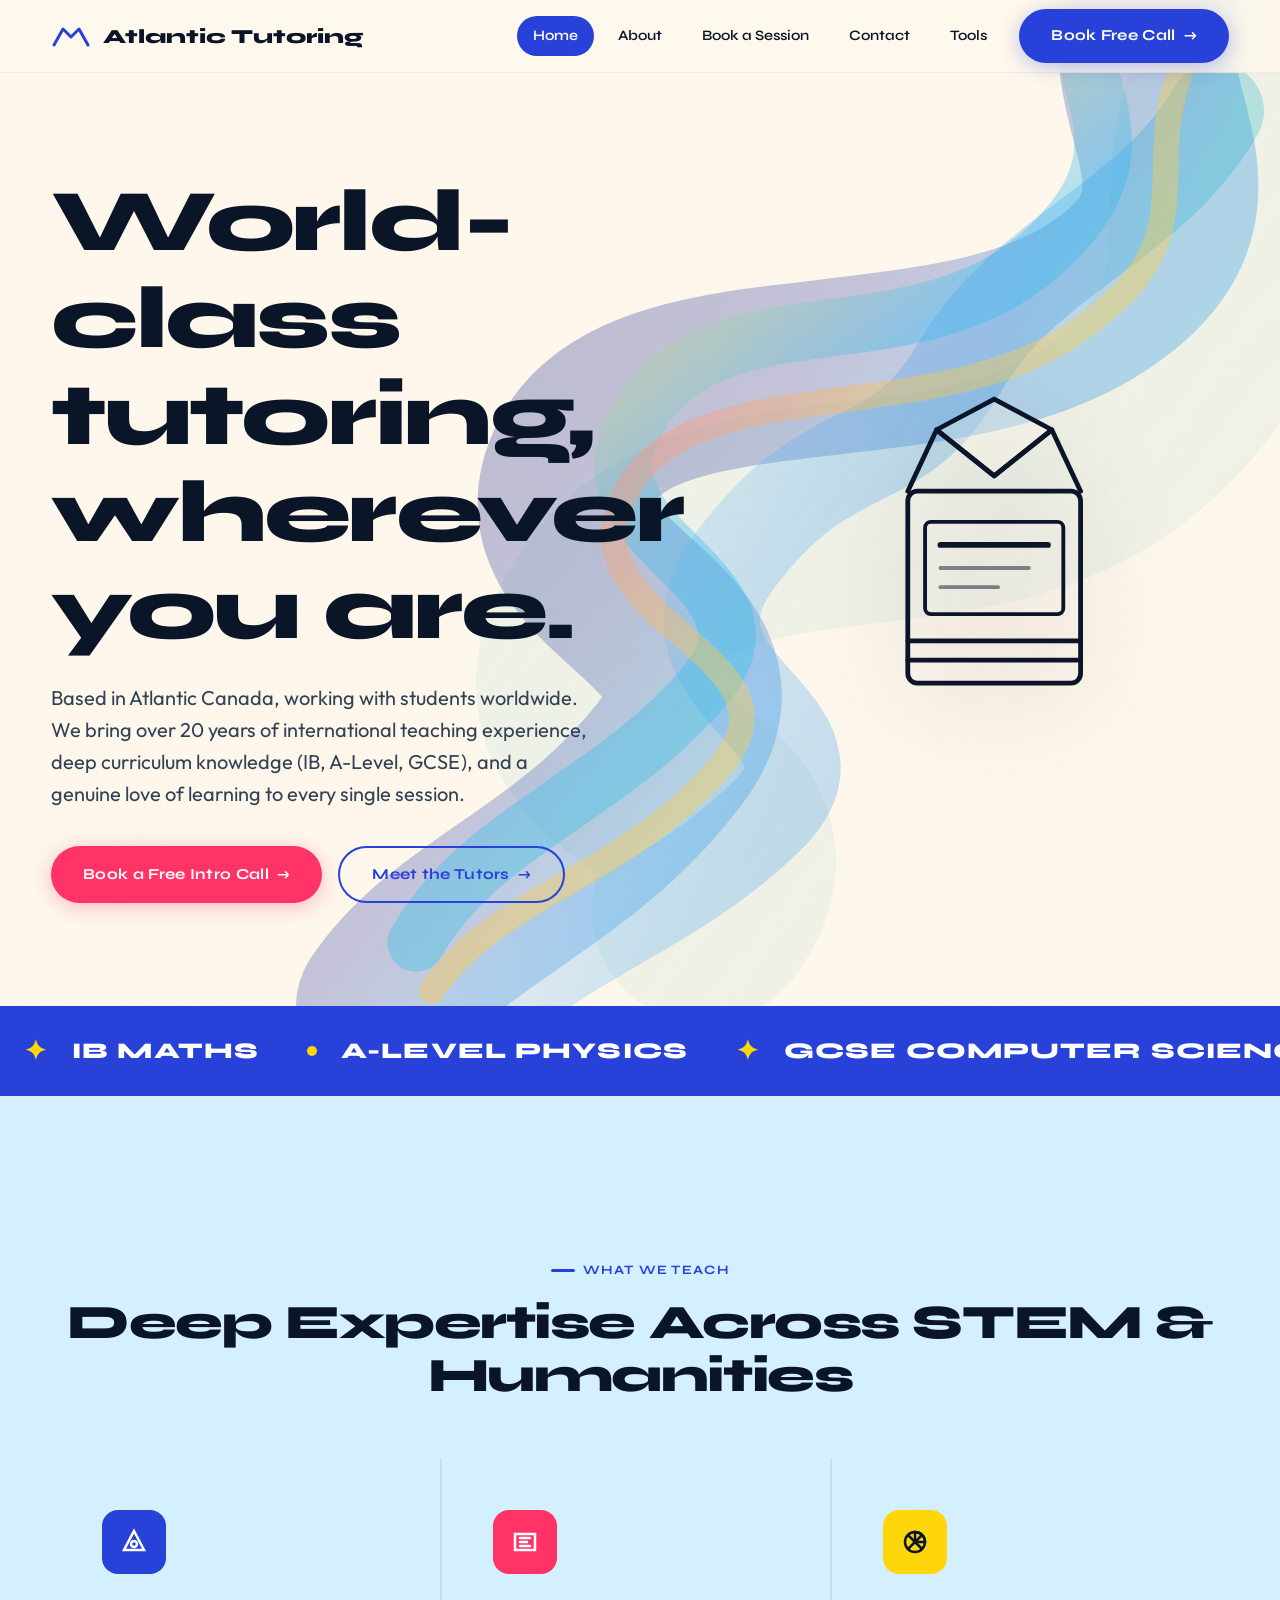
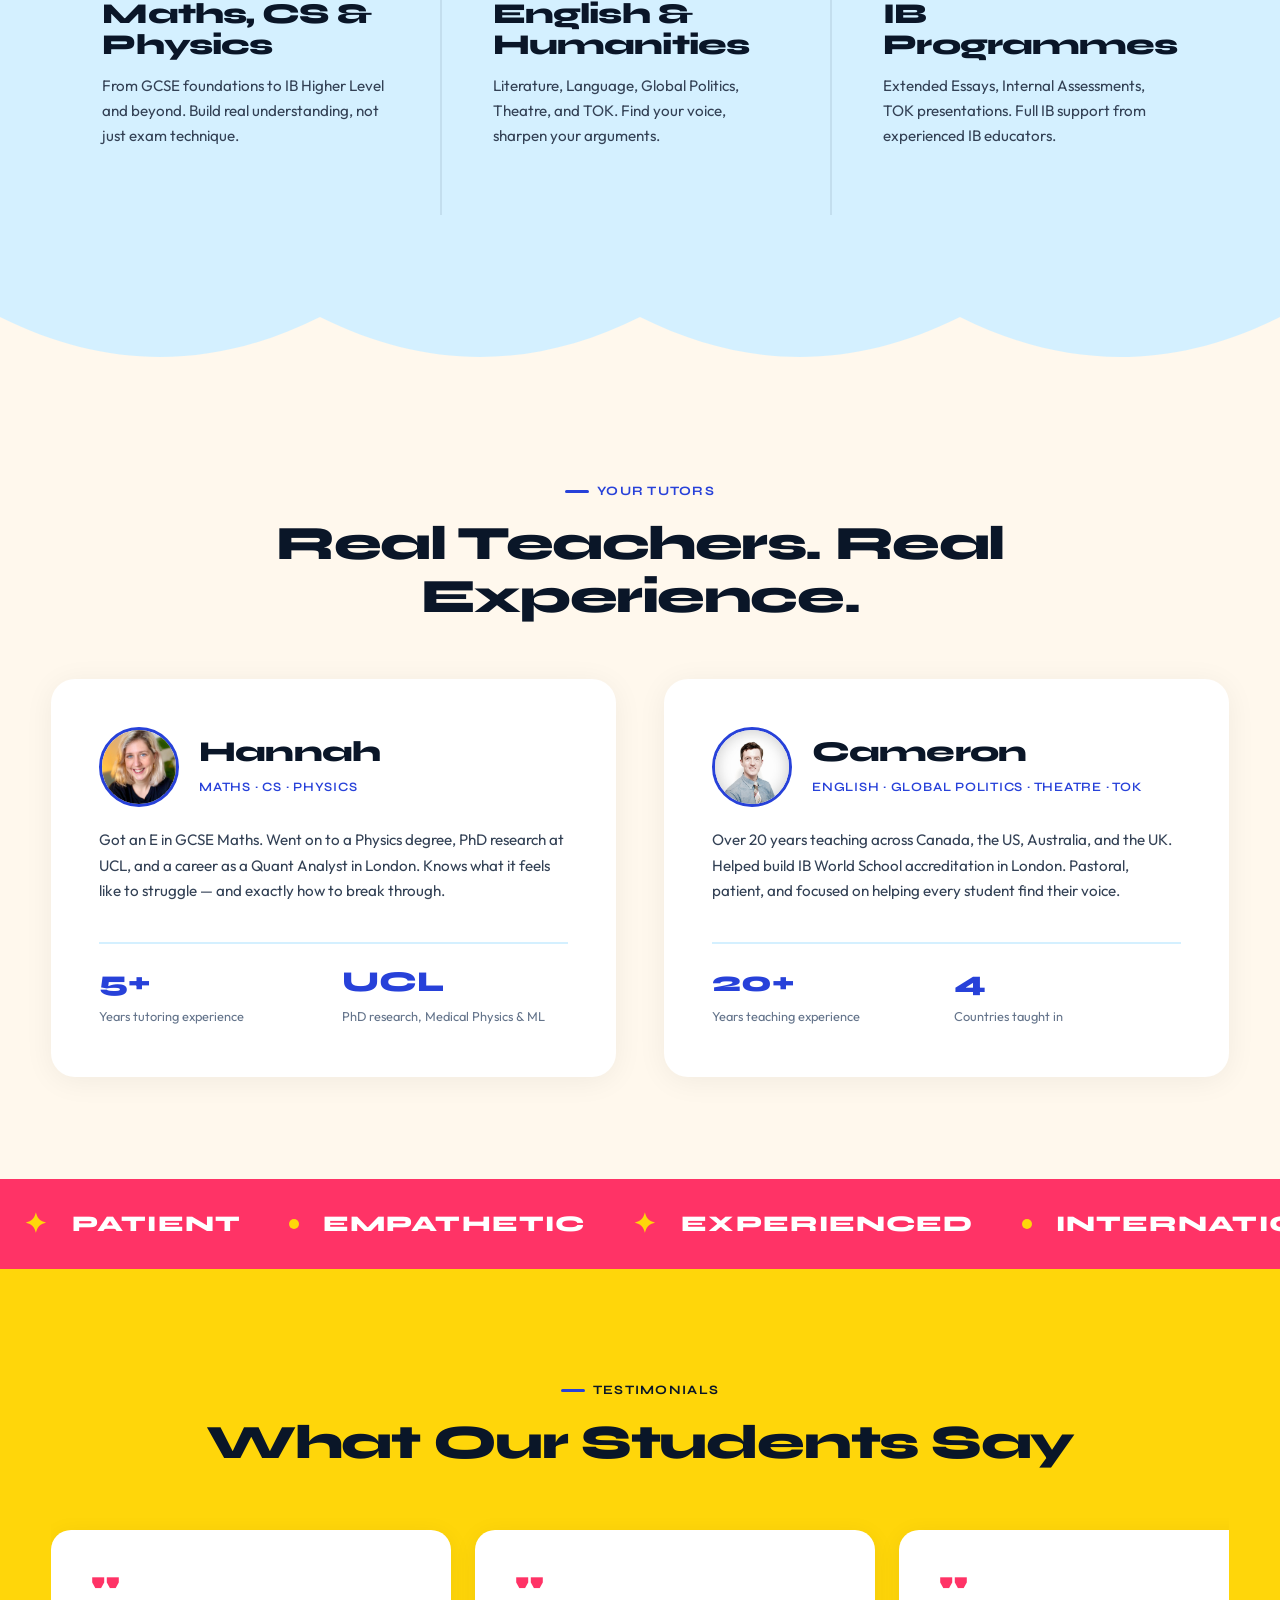
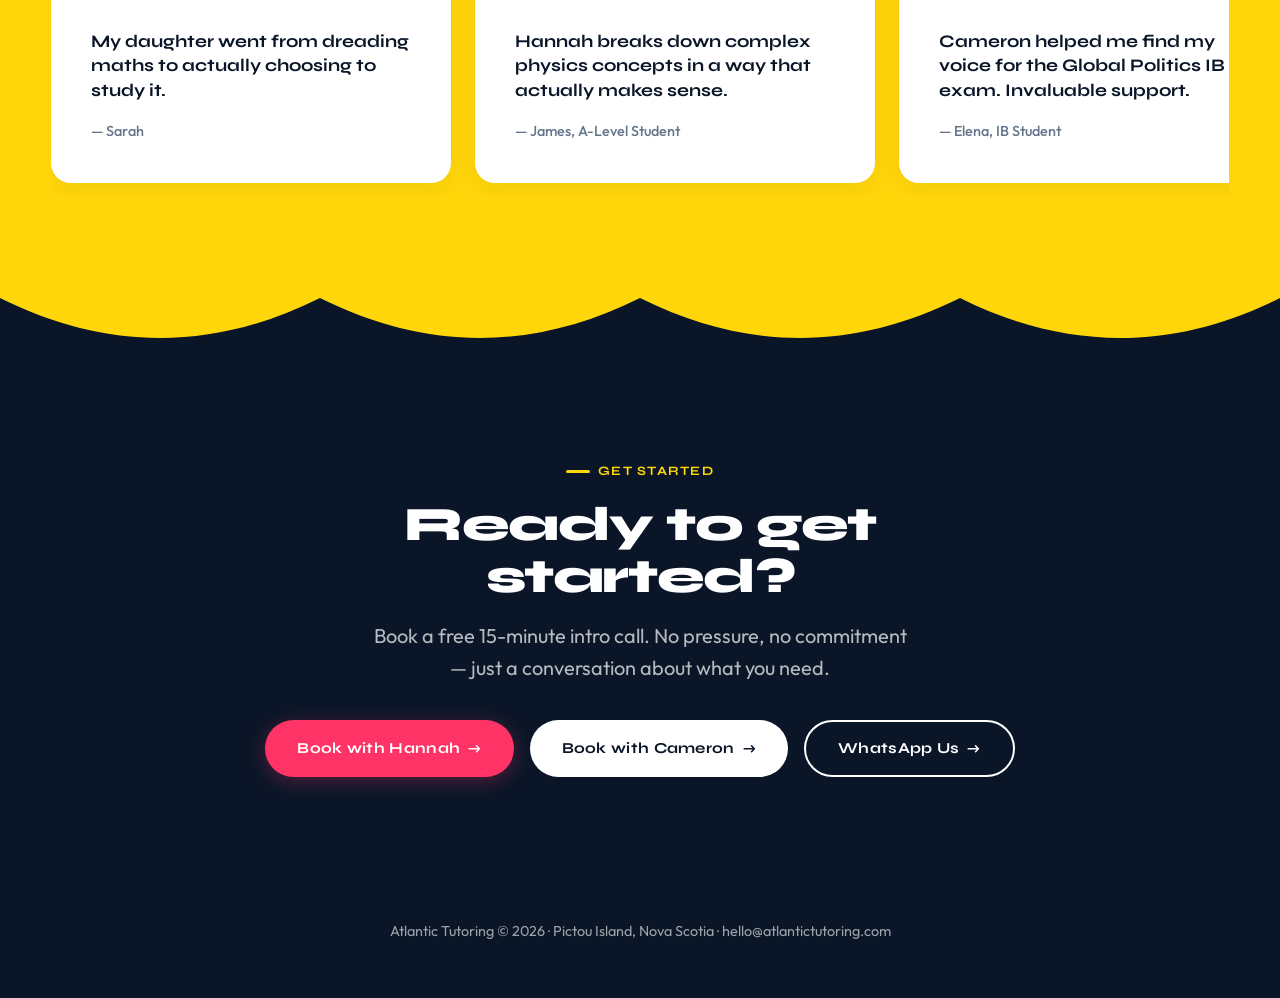
==== index.html @ c08fb4fa "Initial commit: Atlantic Tutoring website with fluid swoosh hero design" ====
<!DOCTYPE html>
<html lang="en">
<head>
    <meta charset="UTF-8">
    <meta name="viewport" content="width=device-width, initial-scale=1.0">
    <title>Atlantic Tutoring - Maths and Humanities Tutoring</title>
    <meta name="description" content="Expert IB, GCSE, and A-Level tutoring in maths, sciences, and humanities. Build confidence with real tutors who understand the journey.">
    <link rel="icon" type="image/svg+xml" href="img/favicon.svg">
    <link rel="preconnect" href="https://fonts.googleapis.com">
    <link href="https://fonts.googleapis.com/css2?family=Syne:wght@400;600;700;800&family=Outfit:wght@300;400;500;600&display=swap" rel="stylesheet">
    <link rel="stylesheet" href="css/style.css">
</head>
<body>

<!-- NAV -->
<nav class="site-nav">
    <div class="nav-inner">
        <a href="index.html" class="nav-logo">
            <svg width="40" height="24" viewBox="0 0 80 44" fill="none"><path d="M6 40 L24 8 L40 24 L56 8 L74 40" stroke="currentColor" stroke-width="6" stroke-linecap="round" stroke-linejoin="round" fill="none"/></svg>
            Atlantic Tutoring
        </a>
        <div class="nav-links">
            <a href="index.html" class="nav-link active">Home</a>
            <a href="about.html" class="nav-link">About</a>
            <a href="book.html" class="nav-link">Book a Session</a>
            <a href="contact.html" class="nav-link">Contact</a>
            <a href="tools.html" class="nav-link">Tools</a>
            <a href="book.html" class="btn btn-primary btn-arrow nav-cta">Book Free Call</a>
        </div>
    </div>
</nav>

<!-- ===================== HOME PAGE ===================== -->
<section class="hero">
    <div class="hero-bg"></div>
    
    <!-- Fluid multicolored swoosh ribbon -->
    <div class="fluid-swoosh">
        <svg viewBox="0 0 800 650" fill="none" xmlns="http://www.w3.org/2000/svg" preserveAspectRatio="xMidYMid slice">
            <defs>
                <!-- Deep Ocean to Purple - dominant ribbon -->
                <linearGradient id="grad1" x1="0%" y1="0%" x2="100%" y2="100%">
                    <stop offset="0%" stop-color="#0A1628"/>
                    <stop offset="15%" stop-color="#1A237E"/>
                    <stop offset="30%" stop-color="#283593"/>
                    <stop offset="45%" stop-color="#3949AB"/>
                    <stop offset="60%" stop-color="#1E88E5"/>
                    <stop offset="75%" stop-color="#039BE5"/>
                    <stop offset="90%" stop-color="#00ACC1"/>
                    <stop offset="100%" stop-color="#00897B"/>
                </linearGradient>
                
                <!-- Sky to Green - secondary ribbon -->
                <linearGradient id="grad2" x1="0%" y1="30%" x2="100%" y2="70%">
                    <stop offset="0%" stop-color="#E3F2FD"/>
                    <stop offset="20%" stop-color="#90CAF9"/>
                    <stop offset="40%" stop-color="#42A5F5"/>
                    <stop offset="60%" stop-color="#1E88E5"/>
                    <stop offset="80%" stop-color="#00ACC1"/>
                    <stop offset="100%" stop-color="#26A69A"/>
                </linearGradient>
                
                <!-- Blue Yellow to Cyan - accent ribbon -->
                <linearGradient id="grad3" x1="20%" y1="0%" x2="80%" y2="100%">
                    <stop offset="0%" stop-color="#FFF59D"/>
                    <stop offset="25%" stop-color="#FFEE58"/>
                    <stop offset="50%" stop-color="#29B6F6"/>
                    <stop offset="75%" stop-color="#26C6DA"/>
                    <stop offset="100%" stop-color="#4DD0E1"/>
                </linearGradient>
                
                <!-- Pink to Yellow - highlight ribbon -->
                <linearGradient id="grad4" x1="0%" y1="0%" x2="100%" y2="100%">
                    <stop offset="0%" stop-color="#FF4081"/>
                    <stop offset="25%" stop-color="#FF6B9D"/>
                    <stop offset="50%" stop-color="#FFC947"/>
                    <stop offset="75%" stop-color="#FFD93D"/>
                    <stop offset="100%" stop-color="#FFF59D"/>
                </linearGradient>
                
                <!-- Teal to Navy - soft background glow -->
                <linearGradient id="grad5" x1="0%" y1="0%" x2="100%" y2="100%">
                    <stop offset="0%" stop-color="#B2DFDB" stop-opacity="0.8"/>
                    <stop offset="25%" stop-color="#80CBC4" stop-opacity="0.6"/>
                    <stop offset="50%" stop-color="#4DB6AC" stop-opacity="0.4"/>
                    <stop offset="75%" stop-color="#26A69A" stop-opacity="0.3"/>
                    <stop offset="100%" stop-color="#00695C" stop-opacity="0.2"/>
                </linearGradient>
            </defs>

            <!-- Layer 5: Teal to navy glow — wide, faint background depth -->
            <path d="M 780,60 C 740,140 800,200 700,280 C 600,360 440,300 380,400 C 320,500 500,500 440,580"
                  stroke="url(#grad5)" stroke-width="140" stroke-linecap="round" fill="none" opacity="0.2" class="ribbon-layer-1"/>

            <!-- Layer 1: Deep ocean to purple ribbon — dominant swoosh with full spectrum -->
            <g class="ribbon-layer-1">
                <path d="M 720,20 C 700,80 780,140 680,200 C 580,260 400,220 360,300 C 320,380 480,400 420,480 C 360,560 280,580 240,640"
                      stroke="url(#grad1)" stroke-width="110" stroke-linecap="round" fill="none" opacity="0.3"/>
            </g>

            <!-- Layer 2: Sky to green ribbon — flowing from light blues to teals -->
            <g class="ribbon-layer-2">
                <path d="M 760,80 C 720,150 640,170 600,240 C 560,310 520,280 460,360 C 400,440 540,460 480,520 C 420,580 340,600 300,650"
                      stroke="url(#grad2)" stroke-width="60" stroke-linecap="round" fill="none" opacity="0.25"/>
            </g>

            <!-- Layer 3: Blue-yellow to cyan ribbon — bright accent like sun on coastal waters -->
            <g class="ribbon-layer-3">
                <path d="M 680,0 C 660,60 730,100 650,170 C 570,240 450,190 400,270 C 350,350 500,370 440,440 C 380,510 300,530 260,600"
                      stroke="url(#grad3)" stroke-width="36" stroke-linecap="round" fill="none" opacity="0.35"/>
            </g>

            <!-- Layer 4: Pink to yellow ribbon — warm accent like sunset on the ocean -->
            <g class="ribbon-layer-4">
                <path d="M 740,50 C 710,120 760,160 670,220 C 580,280 430,240 390,320 C 350,400 510,420 450,490 C 390,560 310,570 270,630"
                      stroke="url(#grad4)" stroke-width="16" stroke-linecap="round" fill="none" opacity="0.4"/>
            </g>
        </svg>
    </div>
    
    <div class="hero-content">
        <div class="hero-text">
            <h1 class="h-display">World-class tutoring, wherever you are.</h1>
            <p class="subtitle">Based in Atlantic Canada, working with students worldwide. We bring over 20 years of international teaching experience, deep curriculum knowledge (IB, A-Level, GCSE), and a genuine love of learning to every single session.</p>
            <div class="hero-buttons">
                <a href="book.html" class="btn btn-accent btn-arrow">Book a Free Intro Call</a>
                <a href="about.html" class="btn btn-outline btn-arrow">Meet the Tutors</a>
            </div>
        </div>
        <div class="hero-visual">
            <svg class="hero-carton" viewBox="0 0 120 170" fill="none" stroke="currentColor" stroke-width="2.5" stroke-linecap="round" stroke-linejoin="round">
                <polygon points="30,28 60,52 90,28 60,12" fill="rgba(255,248,237,0.3)" stroke="currentColor" stroke-width="2.5"/>
                <path d="M15 60 L30 28 L60 52 L90 28 L105 60" />
                <rect x="15" y="60" width="90" height="100" rx="5" fill="rgba(255,248,237,0.15)"/>
                <rect x="24" y="76" width="72" height="48" rx="3" stroke-width="2" fill="rgba(255,248,237,0.1)"/>
                <line x1="32" y1="88" x2="88" y2="88" stroke-width="3"/>
                <line x1="32" y1="100" x2="78" y2="100" stroke-width="2" opacity="0.5"/>
                <line x1="32" y1="110" x2="62" y2="110" stroke-width="2" opacity="0.5"/>
                <line x1="15" y1="138" x2="105" y2="138" stroke-width="2.5"/>
                <line x1="15" y1="148" x2="105" y2="148" stroke-width="2.5"/>
            </svg>
        </div>
    </div>
</section>

<!-- MARQUEE -->
<div class="marquee marquee--blue">
    <div class="marquee-track">
        <span class="marquee-item"><span class="marquee-star">✦</span> IB Maths</span>
        <span class="marquee-item"><span class="marquee-dot"></span> A-Level Physics</span>
        <span class="marquee-item"><span class="marquee-star">✦</span> GCSE Computer Science</span>
        <span class="marquee-item"><span class="marquee-dot"></span> IB English</span>
        <span class="marquee-item"><span class="marquee-star">✦</span> Global Politics</span>
        <span class="marquee-item"><span class="marquee-dot"></span> Theory of Knowledge</span>
        <span class="marquee-item"><span class="marquee-star">✦</span> IB Theatre</span>
        <span class="marquee-item"><span class="marquee-dot"></span> Extended Essay</span>
        <span class="marquee-item"><span class="marquee-star">✦</span> Python</span>
        <span class="marquee-item"><span class="marquee-dot"></span> Cambridge Lower Secondary</span>
    </div>
</div>

<!-- SCALLOP -->
<div class="scallop-divider bg-ice">
    <svg viewBox="0 0 1440 60" preserveAspectRatio="none"><path d="M0,0 C120,60 240,60 360,0 C480,60 600,60 720,0 C840,60 960,60 1080,0 C1200,60 1320,60 1440,0 L1440,60 L0,60 Z" fill="#D4F0FF"/></svg>
</div>

<!-- WHAT WE DO -->
<section class="bg-ice section-pad">
    <div class="container-wide">
        <div class="reveal revealed" style="text-align:center;margin-bottom:clamp(32px,5vw,56px);">
            <span class="section-badge">What We Teach</span>
            <h2>Deep Expertise Across STEM & Humanities</h2>
        </div>
        <div class="services-grid reveal revealed">
            <div class="service-card">
                <div class="service-icon service-icon--blue">
                    <svg width="28" height="28" viewBox="0 0 28 28" fill="none" stroke="currentColor" stroke-width="2.5" stroke-linecap="round"><polygon points="14,3 24,22 4,22"/><circle cx="14" cy="16" r="3"/></svg>
                </div>
                <h3>Maths, CS & Physics</h3>
                <p>From GCSE foundations to IB Higher Level and beyond. Build real understanding, not just exam technique.</p>
            </div>
            <div class="service-card">
                <div class="service-icon service-icon--pink">
                    <svg width="28" height="28" viewBox="0 0 28 28" fill="none" stroke="currentColor" stroke-width="2.5" stroke-linecap="round"><path d="M4 22 V6 H24 V22 H4Z"/><path d="M9 10 H19 M9 14 H16 M9 18 H19"/></svg>
                </div>
                <h3>English & Humanities</h3>
                <p>Literature, Language, Global Politics, Theatre, and TOK. Find your voice, sharpen your arguments.</p>
            </div>
            <div class="service-card">
                <div class="service-icon service-icon--yellow">
                    <svg width="28" height="28" viewBox="0 0 28 28" fill="none" stroke="currentColor" stroke-width="2.5" stroke-linecap="round"><circle cx="14" cy="14" r="10"/><path d="M14 4 A10 10 0 0 1 24 14 L14 14 Z"/><path d="M8 8 L20 20 M20 8 L8 20"/></svg>
                </div>
                <h3>IB Programmes</h3>
                <p>Extended Essays, Internal Assessments, TOK presentations. Full IB support from experienced IB educators.</p>
            </div>
        </div>
    </div>
</section>

<!-- SCALLOP -->
<div class="scallop-divider" style="background:var(--ice);">
    <svg viewBox="0 0 1440 60" preserveAspectRatio="none"><path d="M0,0 C120,60 240,60 360,0 C480,60 600,60 720,0 C840,60 960,60 1080,0 C1200,60 1320,60 1440,0 L1440,60 L0,60 Z" fill="#FFF8ED"/></svg>
</div>

<!-- TUTORS -->
<section class="bg-cream section-pad">
    <div class="container-wide">
        <div class="reveal revealed" style="text-align:center;margin-bottom:clamp(32px,5vw,56px);">
            <span class="section-badge">Your Tutors</span>
            <h2>Real Teachers. Real Experience.</h2>
        </div>
        <div class="tutors-grid">
            <div class="tutor-card reveal revealed">
                <div class="tutor-card-header">
                    <img src="img/hannah.jpg" alt="Hannah Coleman - STEM tutor with expertise in maths, computer science, and physics" class="tutor-portrait">
                    <div>
                        <h3>Hannah</h3>
                        <span class="tutor-subjects">Maths · CS · Physics</span>
                    </div>
                </div>
                <p>Got an E in GCSE Maths. Went on to a Physics degree, PhD research at UCL, and a career as a Quant Analyst in London. Knows what it feels like to struggle — and exactly how to break through.</p>
                <div class="tutor-stats">
                    <div><span class="stat-number">5+</span><span class="stat-label">Years tutoring experience</span></div>
                    <div><span class="stat-number">UCL</span><span class="stat-label">PhD research, Medical Physics & ML</span></div>
                </div>
            </div>
            <div class="tutor-card reveal revealed">
                <div class="tutor-card-header">
                    <img src="img/cameron.jpg" alt="Cameron MacDonald - Humanities tutor specializing in English, global politics, and TOK" class="tutor-portrait">
                    <div>
                        <h3>Cameron</h3>
                        <span class="tutor-subjects">English · Global Politics · Theatre · TOK</span>
                    </div>
                </div>
                <p>Over 20 years teaching across Canada, the US, Australia, and the UK. Helped build IB World School accreditation in London. Pastoral, patient, and focused on helping every student find their voice.</p>
                <div class="tutor-stats">
                    <div><span class="stat-number">20+</span><span class="stat-label">Years teaching experience</span></div>
                    <div><span class="stat-number">4</span><span class="stat-label">Countries taught in</span></div>
                </div>
            </div>
        </div>
    </div>
</section>

<!-- MARQUEE 2 -->
<div class="marquee marquee--pink">
    <div class="marquee-track">
        <span class="marquee-item"><span class="marquee-star">✦</span> Patient</span>
        <span class="marquee-item"><span class="marquee-dot"></span> Empathetic</span>
        <span class="marquee-item"><span class="marquee-star">✦</span> Experienced</span>
        <span class="marquee-item"><span class="marquee-dot"></span> International</span>
        <span class="marquee-item"><span class="marquee-star">✦</span> Expert</span>
        <span class="marquee-item"><span class="marquee-dot"></span> Passionate</span>
        <span class="marquee-item"><span class="marquee-star">✦</span> Approachable</span>
        <span class="marquee-item"><span class="marquee-dot"></span> Curriculum-Spanning</span>
    </div>
</div>

<!-- TESTIMONIALS -->
<section class="bg-yellow section-pad">
    <div class="container-wide">
        <div class="reveal revealed" style="text-align:center;margin-bottom:clamp(32px,5vw,48px);">
            <span class="section-badge">Testimonials</span>
            <h2>What Our Students Say</h2>
        </div>
        <div class="testimonials-track reveal revealed">
            <div class="testimonial-card">
                <span class="testimonial-quote-mark">"</span>
                <blockquote>My daughter went from dreading maths to actually choosing to study it.</blockquote>
                <span class="testimonial-author">— Sarah</span>
            </div>
            <div class="testimonial-card">
                <span class="testimonial-quote-mark">"</span>
                <blockquote>Hannah breaks down complex physics concepts in a way that actually makes sense.</blockquote>
                <span class="testimonial-author">— James, A-Level Student</span>
            </div>
            <div class="testimonial-card">
                <span class="testimonial-quote-mark">"</span>
                <blockquote>Cameron helped me find my voice for the Global Politics IB exam. Invaluable support.</blockquote>
                <span class="testimonial-author">— Elena, IB Student</span>
            </div>
        </div>
    </div>
</section>

<!-- SCALLOP -->
<div class="scallop-divider" style="background:var(--yellow);">
    <svg viewBox="0 0 1440 60" preserveAspectRatio="none"><path d="M0,0 C120,60 240,60 360,0 C480,60 600,60 720,0 C840,60 960,60 1080,0 C1200,60 1320,60 1440,0 L1440,60 L0,60 Z" fill="#0A1628"/></svg>
</div>

<!-- CTA -->
<section class="cta-block bg-navy">
    <div class="reveal revealed">
        <span class="section-badge">Get Started</span>
        <h2>Ready to get started?</h2>
        <p class="subtitle" style="color:rgba(255,255,255,0.7);">Book a free 15-minute intro call. No pressure, no commitment — just a conversation about what you need.</p>
        <div class="cta-buttons">
            <a href="book.html" class="btn btn-accent btn-arrow">Book with Hannah</a>
            <a href="book.html" class="btn btn-white btn-arrow">Book with Cameron</a>
            <a href="contact.html" class="btn btn-outline btn-arrow" style="color:var(--white);border-color:var(--white);">WhatsApp Us</a>
        </div>
    </div>
</section>

<!-- FOOTER -->
<footer class="site-footer">
    <p>Atlantic Tutoring &copy; 2026 · Pictou Island, Nova Scotia · hello@atlantictutoring.com</p>
</footer>

<script src="js/main.js"></script>
</body>
</html>
---- css/style.css ----
:root {
  --navy:#0A1628;--deep-blue:#162452;--electric:#2741D9;--ocean:#1B65A6;--cyan:#00B4D8;--sky:#7EC8E3;--ice:#D4F0FF;
  --pink:#FF3366;--yellow:#FFD60A;--lavender:#E0D4FF;--mint:#C2F5E9;
  --cream:#FFF8ED;--white:#FFFFFF;--text:#0A1628;--text-mid:#334155;--text-light:#64748B;
  --section-pad:clamp(60px,8vw,120px);--gutter:clamp(20px,4vw,60px);
  --ease-out:cubic-bezier(0.22,1,0.36,1);
}
*,*::before,*::after{margin:0;padding:0;box-sizing:border-box}
html{scroll-behavior:smooth}
body{font-family:'Outfit',system-ui,sans-serif;font-size:17px;line-height:1.65;color:var(--text);background:var(--cream);-webkit-font-smoothing:antialiased;overflow-x:hidden}
img{max-width:100%;height:auto;display:block}
a{color:inherit;text-decoration:none}
button{font:inherit;cursor:pointer;border:none;background:none}

h1,h2,h3,h4{font-family:'Syne',sans-serif;font-weight:800;line-height:1.1;letter-spacing:-0.03em;color:var(--text)}
.h-display{font-size:clamp(2.8rem,7vw,5.5rem)}
h1,.h1{font-size:clamp(2.2rem,5vw,4rem)}
h2,.h2{font-size:clamp(1.8rem,4vw,3rem)}
h3,.h3{font-size:clamp(1.3rem,2.5vw,1.8rem)}
p{margin-bottom:1em}
.subtitle{font-size:clamp(1rem,1.8vw,1.25rem);color:var(--text-mid);line-height:1.6}

.container-wide{width:100%;max-width:1400px;margin:0 auto;padding-left:var(--gutter);padding-right:var(--gutter)}
.container-narrow{width:100%;max-width:900px;margin:0 auto;padding-left:var(--gutter);padding-right:var(--gutter)}
.section-pad{padding-top:var(--section-pad);padding-bottom:var(--section-pad)}

.btn{display:inline-flex;align-items:center;gap:8px;padding:14px 32px;font-family:'Syne',sans-serif;font-weight:700;font-size:0.95rem;letter-spacing:0.02em;border-radius:50px;transition:all 0.35s var(--ease-out);text-decoration:none;white-space:nowrap}
.btn-primary{background:var(--electric);color:var(--white);box-shadow:0 4px 20px rgba(39,65,217,0.3)}
.btn-primary:hover{background:var(--deep-blue);transform:translateY(-2px);box-shadow:0 8px 30px rgba(39,65,217,0.4)}
.btn-accent{background:var(--pink);color:var(--white);box-shadow:0 4px 20px rgba(255,51,102,0.3)}
.btn-accent:hover{background:#e6004d;transform:translateY(-2px)}
.btn-outline{background:transparent;color:var(--electric);border:2.5px solid var(--electric)}
.btn-outline:hover{background:var(--electric);color:var(--white)}
.btn-dark{background:var(--navy);color:var(--white)}
.btn-white{background:var(--white);color:var(--navy)}
.btn-white:hover{background:var(--cream);transform:translateY(-2px)}
.btn-arrow::after{content:'→';transition:transform 0.3s var(--ease-out)}
.btn-arrow:hover::after{transform:translateX(4px)}

/* Nav */
.site-nav{position:fixed;top:0;left:0;right:0;z-index:1000;background:rgba(255,248,237,0.85);backdrop-filter:blur(16px);-webkit-backdrop-filter:blur(16px);border-bottom:1px solid rgba(10,22,40,0.06);transition:transform 0.4s var(--ease-out),box-shadow 0.3s}
.site-nav.nav-hidden{transform:translateY(-100%)}
.site-nav.nav-scrolled{box-shadow:0 4px 30px rgba(0,0,0,0.08)}
.nav-inner{display:flex;align-items:center;justify-content:space-between;height:72px;max-width:1400px;margin:0 auto;padding:0 var(--gutter)}
.nav-logo{display:flex;align-items:center;gap:12px;font-family:'Syne',sans-serif;font-weight:800;font-size:1.25rem;color:var(--navy)}
.nav-logo svg{color:var(--electric)}
.nav-links{display:flex;align-items:center;gap:8px}
.nav-link{font-family:'Syne',sans-serif;font-weight:600;font-size:0.9rem;padding:8px 16px;border-radius:50px;transition:all 0.25s;color:var(--navy)}
.nav-link:hover{background:var(--ice);color:var(--electric)}
.nav-link.active{background:var(--electric);color:var(--white)}
.nav-cta{margin-left:8px}
.hamburger{display:none;flex-direction:column;gap:5px;width:28px;padding:4px 0;z-index:1001}
.hamburger span{display:block;height:2.5px;background:var(--navy);border-radius:2px;transition:all 0.3s var(--ease-out);transform-origin:center}

/* Hero */
.hero{position:relative;min-height:100vh;display:flex;align-items:center;padding-top:72px;overflow:hidden}
.hero-bg{position:absolute;inset:0;background:var(--cream);z-index:0}
.hero-content{position:relative;z-index:1;display:grid;grid-template-columns:1fr 1fr;gap:clamp(40px,6vw,100px);align-items:center;width:100%;max-width:1400px;margin:0 auto;padding:var(--section-pad) var(--gutter)}
.hero-text h1{margin-bottom:24px}
.hero-text .subtitle{margin-bottom:36px;max-width:540px}
.hero-buttons{display:flex;gap:16px;flex-wrap:wrap}
.hero-visual{position:relative;display:flex;align-items:center;justify-content:center;min-height:400px}
.hero-carton{position:relative;z-index:5;color:var(--navy);filter:drop-shadow(0 20px 50px rgba(10,22,40,0.2));width:clamp(180px,18vw,260px);height:auto}
/* ---- Fluid Swoosh ---- */
.fluid-swoosh {
  position: absolute;
  inset: 0;
  z-index: 1;
  overflow: visible;
  width: 100%;
  height: 100%;
}

.fluid-swoosh svg {
  width: 100%;
  height: 100%;
  position: absolute;
  top: 0;
  left: 0;
}

/* Noise texture overlay for tactile, printed feel */
.fluid-swoosh::after {
  content: '';
  position: absolute;
  inset: 0;
  background: url("data:image/svg+xml,%3Csvg viewBox='0 0 256 256' xmlns='http://www.w3.org/2000/svg'%3E%3Cfilter id='n'%3E%3CfeTurbulence type='fractalNoise' baseFrequency='0.9' numOctaves='4' stitchTiles='stitch'/%3E%3C/filter%3E%3Crect width='100%25' height='100%25' filter='url(%23n)' opacity='0.04'/%3E%3C/svg%3E");
  background-size: 200px;
  pointer-events: none;
  z-index: 2;
  mix-blend-mode: overlay;
}

/* Gentle undulating animations for each ribbon layer */
@keyframes ribbon-drift {
  0%, 100% { transform: translateY(0) rotate(0deg); }
  50%      { transform: translateY(-8px) rotate(0.5deg); }
}

@keyframes ribbon-drift-2 {
  0%, 100% { transform: translateY(0) rotate(0deg); }
  50%      { transform: translateY(6px) rotate(-0.3deg); }
}

@keyframes ribbon-drift-3 {
  0%, 100% { transform: translateY(0) scaleX(1); }
  50%      { transform: translateY(-5px) scaleX(1.01); }
}

.ribbon-layer-1 { animation: ribbon-drift 7s ease-in-out infinite; transform-origin: center; }
.ribbon-layer-2 { animation: ribbon-drift-2 9s ease-in-out infinite; transform-origin: center; }
.ribbon-layer-3 { animation: ribbon-drift-3 6s ease-in-out -2s infinite; transform-origin: center; }
.ribbon-layer-4 { animation: ribbon-drift 11s ease-in-out -3s infinite; transform-origin: center; }

/* Marquee */
.marquee{overflow:hidden;white-space:nowrap;padding:20px 0;border-top:3px solid var(--navy);border-bottom:3px solid var(--navy)}
.marquee-track{display:inline-flex;animation:marquee-scroll 37.5s linear infinite}
.marquee-item{display:inline-flex;align-items:center;gap:24px;padding:0 24px;font-family:'Syne',sans-serif;font-weight:800;font-size:clamp(1rem,2vw,1.4rem);text-transform:uppercase;letter-spacing:0.05em;color:var(--navy)}
.marquee-dot{width:10px;height:10px;border-radius:50%;background:var(--pink);flex-shrink:0}
.marquee-star{font-size:1.2em;color:var(--yellow);flex-shrink:0}
@keyframes marquee-scroll{0%{transform:translateX(0)}100%{transform:translateX(-50%)}}
.marquee--blue{background:var(--electric);border-color:var(--electric)}
.marquee--blue .marquee-item{color:var(--white)}
.marquee--blue .marquee-dot{background:var(--yellow)}
.marquee--pink{background:var(--pink);border-color:var(--pink)}
.marquee--pink .marquee-item{color:var(--white)}
.marquee--pink .marquee-dot{background:var(--yellow)}

/* Backgrounds */
.bg-cream{background:var(--cream)}.bg-white{background:var(--white)}
.bg-navy{background:var(--navy);color:var(--white)}.bg-electric{background:var(--electric);color:var(--white)}
.bg-pink{background:var(--pink);color:var(--white)}.bg-yellow{background:var(--yellow);color:var(--navy)}
.bg-ice{background:var(--ice);color:var(--navy)}.bg-lavender{background:var(--lavender);color:var(--navy)}
.bg-mint{background:var(--mint);color:var(--navy)}
.bg-navy h1,.bg-navy h2,.bg-navy h3,.bg-electric h1,.bg-electric h2,.bg-electric h3,.bg-pink h1,.bg-pink h2,.bg-pink h3{color:var(--white)}
.bg-yellow h1,.bg-yellow h2,.bg-yellow h3{color:var(--navy)}

/* Scallop Divider */
.scallop-divider{width:100%;line-height:0;overflow:hidden}
.scallop-divider svg{width:100%;display:block}

/* Section Badge */
.section-badge{display:inline-flex;align-items:center;gap:8px;font-family:'Syne',sans-serif;font-weight:700;font-size:0.8rem;text-transform:uppercase;letter-spacing:0.1em;color:var(--electric);margin-bottom:16px}
.section-badge::before{content:'';display:inline-block;width:24px;height:3px;background:var(--electric);border-radius:2px}
.bg-navy .section-badge,.bg-electric .section-badge{color:var(--yellow)}
.bg-navy .section-badge::before,.bg-electric .section-badge::before{background:var(--yellow)}
.bg-pink .section-badge{color:var(--yellow)}.bg-pink .section-badge::before{background:var(--yellow)}
.bg-yellow .section-badge{color:var(--navy)}

/* Services */
.services-grid{display:grid;grid-template-columns:repeat(3,1fr);gap:0}
.service-card{padding:clamp(32px,4vw,56px);display:flex;flex-direction:column;align-items:flex-start;transition:transform 0.3s var(--ease-out);position:relative}
.service-card:not(:last-child){border-right:2px solid rgba(10,22,40,0.08)}
.service-icon{width:64px;height:64px;border-radius:16px;display:flex;align-items:center;justify-content:center;margin-bottom:24px;font-size:28px}
.service-icon--blue{background:var(--electric);color:var(--white)}
.service-icon--pink{background:var(--pink);color:var(--white)}
.service-icon--yellow{background:var(--yellow);color:var(--navy)}
.service-card h3{margin-bottom:12px}
.service-card p{color:var(--text-mid);font-size:0.95rem}

/* Tutors */
.tutors-grid{display:grid;grid-template-columns:1fr 1fr;gap:clamp(24px,4vw,48px)}
.tutor-card{background:var(--white);border-radius:24px;padding:clamp(32px,4vw,48px);box-shadow:0 4px 30px rgba(0,0,0,0.06);transition:transform 0.4s var(--ease-out),box-shadow 0.4s var(--ease-out);display:flex;flex-direction:column}
.tutor-card:hover{transform:translateY(-6px);box-shadow:0 12px 50px rgba(0,0,0,0.1)}
.tutor-card-header{display:flex;align-items:center;gap:20px;margin-bottom:20px}
.tutor-portrait{width:80px;height:80px;border-radius:50%;object-fit:cover;border:3px solid var(--electric);background:var(--ice);flex-shrink:0}
.tutor-card-header h3{margin-bottom:4px}
.tutor-subjects{font-family:'Syne',sans-serif;font-weight:600;font-size:0.8rem;text-transform:uppercase;letter-spacing:0.06em;color:var(--electric)}
.tutor-card p{color:var(--text-mid);font-size:0.95rem;flex-grow:1}
.tutor-stats{display:grid;grid-template-columns:1fr 1fr;gap:16px;margin-top:24px;padding-top:24px;border-top:2px solid var(--ice)}
.stat-number{font-family:'Syne',sans-serif;font-weight:800;font-size:1.8rem;color:var(--electric);line-height:1;margin-bottom:4px;display:block}
.stat-label{font-size:0.8rem;color:var(--text-light)}

/* Testimonials */
.testimonials-track{display:flex;gap:24px;overflow-x:auto;scroll-snap-type:x mandatory;-webkit-overflow-scrolling:touch;scrollbar-width:none;padding:12px 0}
.testimonials-track::-webkit-scrollbar{display:none}
.testimonial-card{flex:0 0 min(400px,85vw);scroll-snap-align:start;background:var(--white);border-radius:20px;padding:clamp(28px,4vw,40px);box-shadow:0 4px 24px rgba(0,0,0,0.06);display:flex;flex-direction:column}
.testimonial-quote-mark{font-family:'Syne',sans-serif;font-size:3rem;font-weight:800;line-height:1;color:var(--pink);margin-bottom:12px}
.testimonial-card blockquote{font-family:'Syne',sans-serif;font-weight:700;font-size:1.1rem;line-height:1.4;flex-grow:1;margin-bottom:16px}
.testimonial-author{font-size:0.9rem;color:var(--text-light);font-weight:500}

/* CTA */
.cta-block{text-align:center;padding:var(--section-pad) var(--gutter)}
.cta-block h2{max-width:700px;margin:0 auto 16px}
.cta-block .subtitle{max-width:540px;margin:0 auto 36px}
.cta-buttons{display:flex;gap:16px;justify-content:center;flex-wrap:wrap}

/* Footer */
.site-footer{background:var(--navy);color:rgba(255,255,255,0.6);text-align:center;padding:40px var(--gutter);font-size:0.9rem}
.site-footer a{color:rgba(255,255,255,0.8);text-decoration:underline;text-underline-offset:3px}

/* Reveal */
.reveal{opacity:0;transform:translateY(40px);transition:opacity 0.8s var(--ease-out),transform 0.8s var(--ease-out)}
.reveal.revealed{opacity:1;transform:translateY(0)}
.reveal-delay-1{transition-delay:0.1s}.reveal-delay-2{transition-delay:0.2s}

.divider-line{height:2px;background:linear-gradient(90deg,transparent,var(--electric),transparent);max-width:200px;margin:0 auto}

/* Page header */
.page-header{text-align:center;padding-top:calc(72px + var(--section-pad));padding-bottom:calc(var(--section-pad)*0.6);padding-left:var(--gutter);padding-right:var(--gutter)}

/* About page */
.approach-text{max-width:800px;margin:0 auto 48px;font-size:1.05rem;line-height:1.8}
.bio-grid{display:grid;grid-template-columns:1fr 1fr;gap:clamp(40px,6vw,80px)}
.bio-portrait{width:120px;height:120px;border-radius:50%;object-fit:cover;border:4px solid var(--electric);background:var(--ice);margin-bottom:20px}
.bio-name{margin-bottom:4px}
.bio-subjects{font-family:'Syne',sans-serif;font-weight:600;font-size:0.85rem;text-transform:uppercase;letter-spacing:0.06em;color:var(--electric);margin-bottom:24px}
.bio-content p{font-size:0.95rem;color:var(--text-mid);line-height:1.75}
.qualifications{margin-top:24px;padding-top:24px;border-top:2px solid var(--ice)}
.qualifications p{font-size:0.9rem;margin-bottom:6px;color:var(--text-mid)}

/* Booking */
.booking-intro{text-align:center;max-width:640px;margin:0 auto 24px}
.how-it-works{text-align:center;max-width:640px;margin:0 auto 48px;font-weight:500}
.booking-grid{display:grid;grid-template-columns:1fr 1fr;gap:clamp(24px,4vw,48px);max-width:800px;margin:0 auto 48px}
.booking-card{background:var(--white);border-radius:24px;padding:clamp(32px,4vw,48px);text-align:center;box-shadow:0 4px 24px rgba(0,0,0,0.06);display:flex;flex-direction:column;align-items:center}
.booking-card h3{margin-bottom:8px}
.booking-subjects-label{font-size:0.9rem;color:var(--text-light);margin-bottom:28px}
.booking-card .btn{margin-top:auto}
.fallback-text{text-align:center;color:var(--text-light);font-size:0.95rem}

/* Contact */
.contact-grid{display:grid;grid-template-columns:1fr 1fr;gap:clamp(24px,4vw,48px);max-width:600px;margin:0 auto 48px}
.contact-method{background:var(--white);border-radius:20px;padding:clamp(28px,4vw,40px);text-align:center;box-shadow:0 4px 24px rgba(0,0,0,0.06)}
.contact-method h3{margin-bottom:8px}
.contact-method p{color:var(--text-light);margin-bottom:20px}
.contact-form-wrapper{max-width:560px;margin:0 auto}
.contact-form-wrapper h3{text-align:center;margin-bottom:8px}
.form-subtitle{text-align:center;color:var(--text-light);margin-bottom:32px}
.form-group{margin-bottom:20px}
.form-label{display:block;margin-bottom:6px;font-weight:500;font-size:0.9rem}
.form-input,.form-select,.form-textarea{width:100%;padding:14px 18px;border:2px solid var(--ice);border-radius:12px;background:var(--white);font-family:'Outfit',sans-serif;font-size:0.95rem;transition:border-color 0.2s,box-shadow 0.2s}
.form-input:focus,.form-select:focus,.form-textarea:focus{outline:none;border-color:var(--electric);box-shadow:0 0 0 4px rgba(39,65,217,0.1)}
.form-textarea{min-height:120px;resize:vertical}

/* Tools */
.tools-content{text-align:center;max-width:560px;margin:0 auto}
.email-capture-form{display:flex;gap:12px;margin-top:32px;max-width:420px;margin-left:auto;margin-right:auto}
.email-capture-form input[type="email"]{flex:1;padding:14px 18px;border:2px solid var(--ice);border-radius:50px;font-family:'Outfit',sans-serif;font-size:0.95rem}

/* Responsive */
@media(max-width:900px){
  .hero-content{grid-template-columns:1fr;text-align:center}
  .hero-text .subtitle{margin-left:auto;margin-right:auto}
  .hero-buttons{justify-content:center}
  .hero-visual{min-height:300px}
  .services-grid{grid-template-columns:1fr}
  .service-card:not(:last-child){border-right:none;border-bottom:2px solid rgba(10,22,40,0.08)}
  .tutors-grid,.bio-grid,.booking-grid,.contact-grid{grid-template-columns:1fr}
}
@media(max-width:640px){
  .hamburger{display:flex}
  .nav-links{display:none}
  .hero-visual{min-height:240px}
  .cta-buttons{flex-direction:column;align-items:center}
  .email-capture-form{flex-direction:column}
  .email-capture-form input[type="email"],.email-capture-form .btn{width:100%}
}
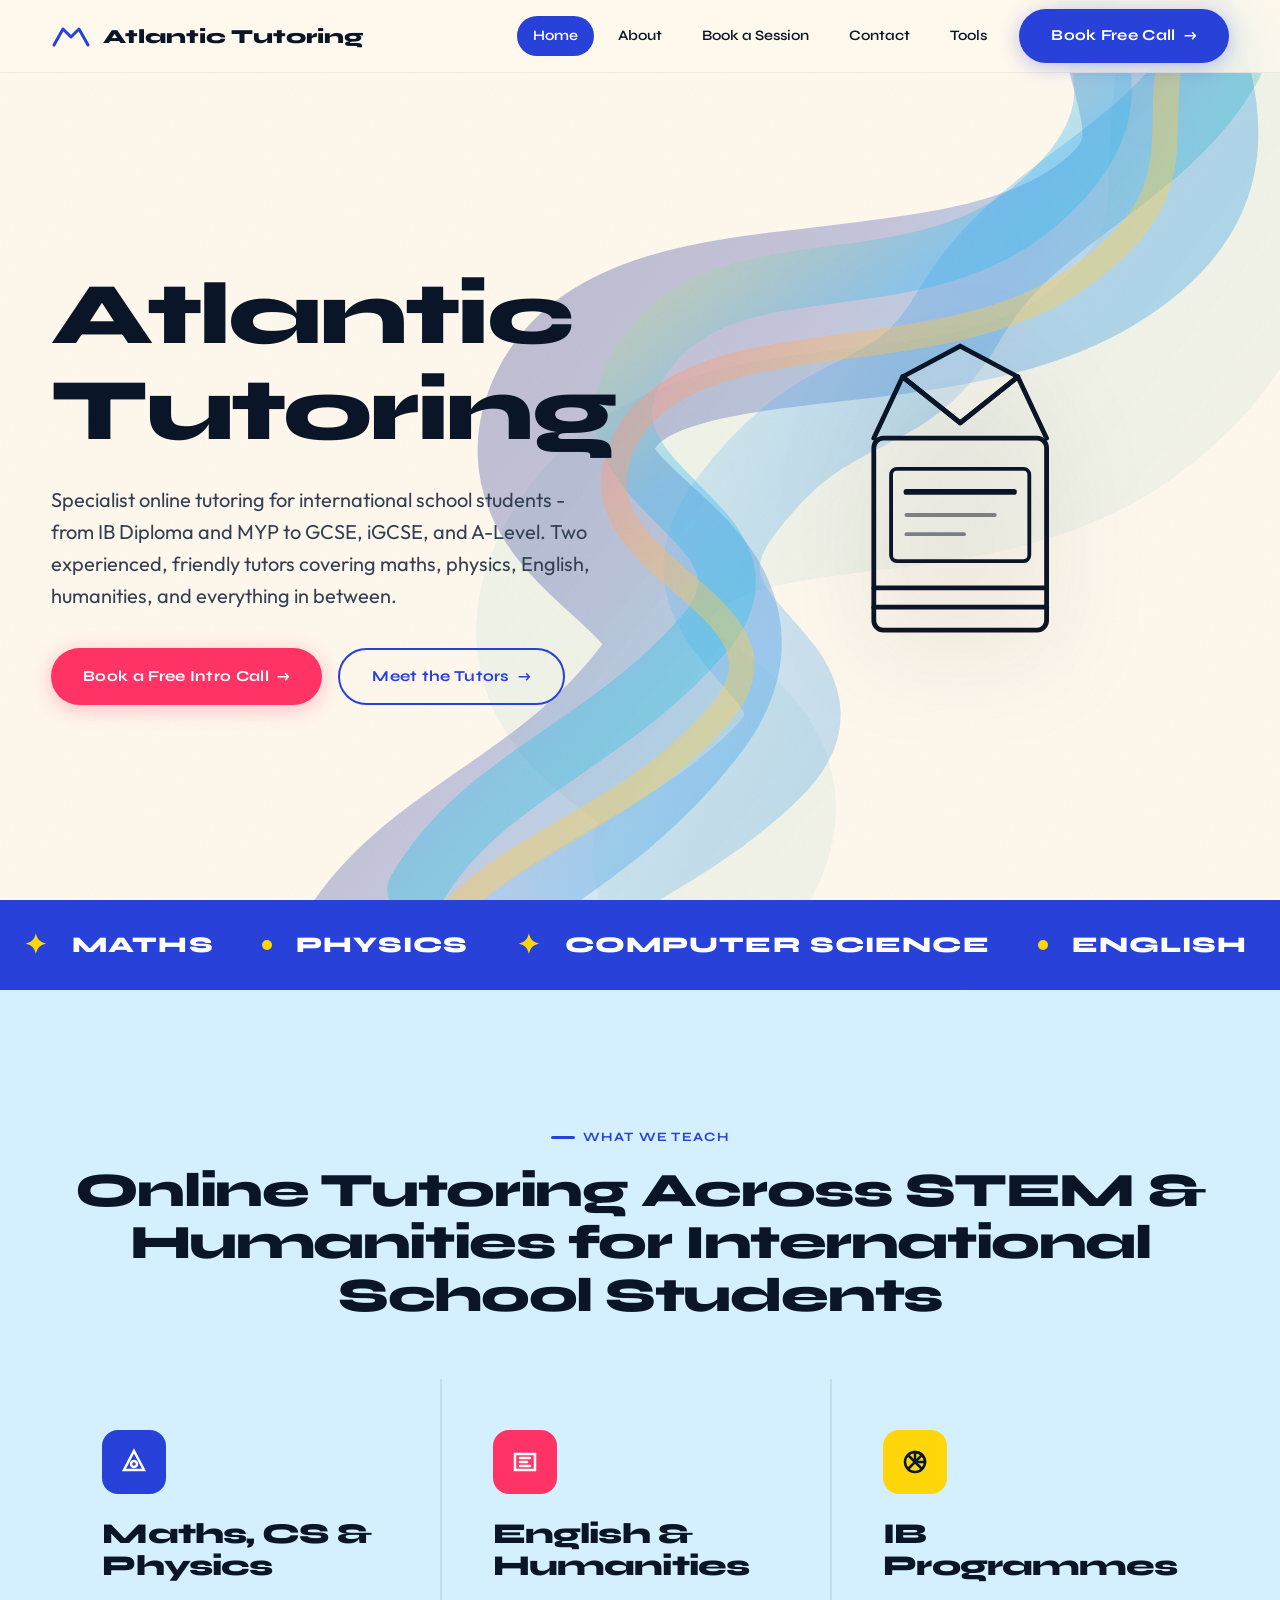
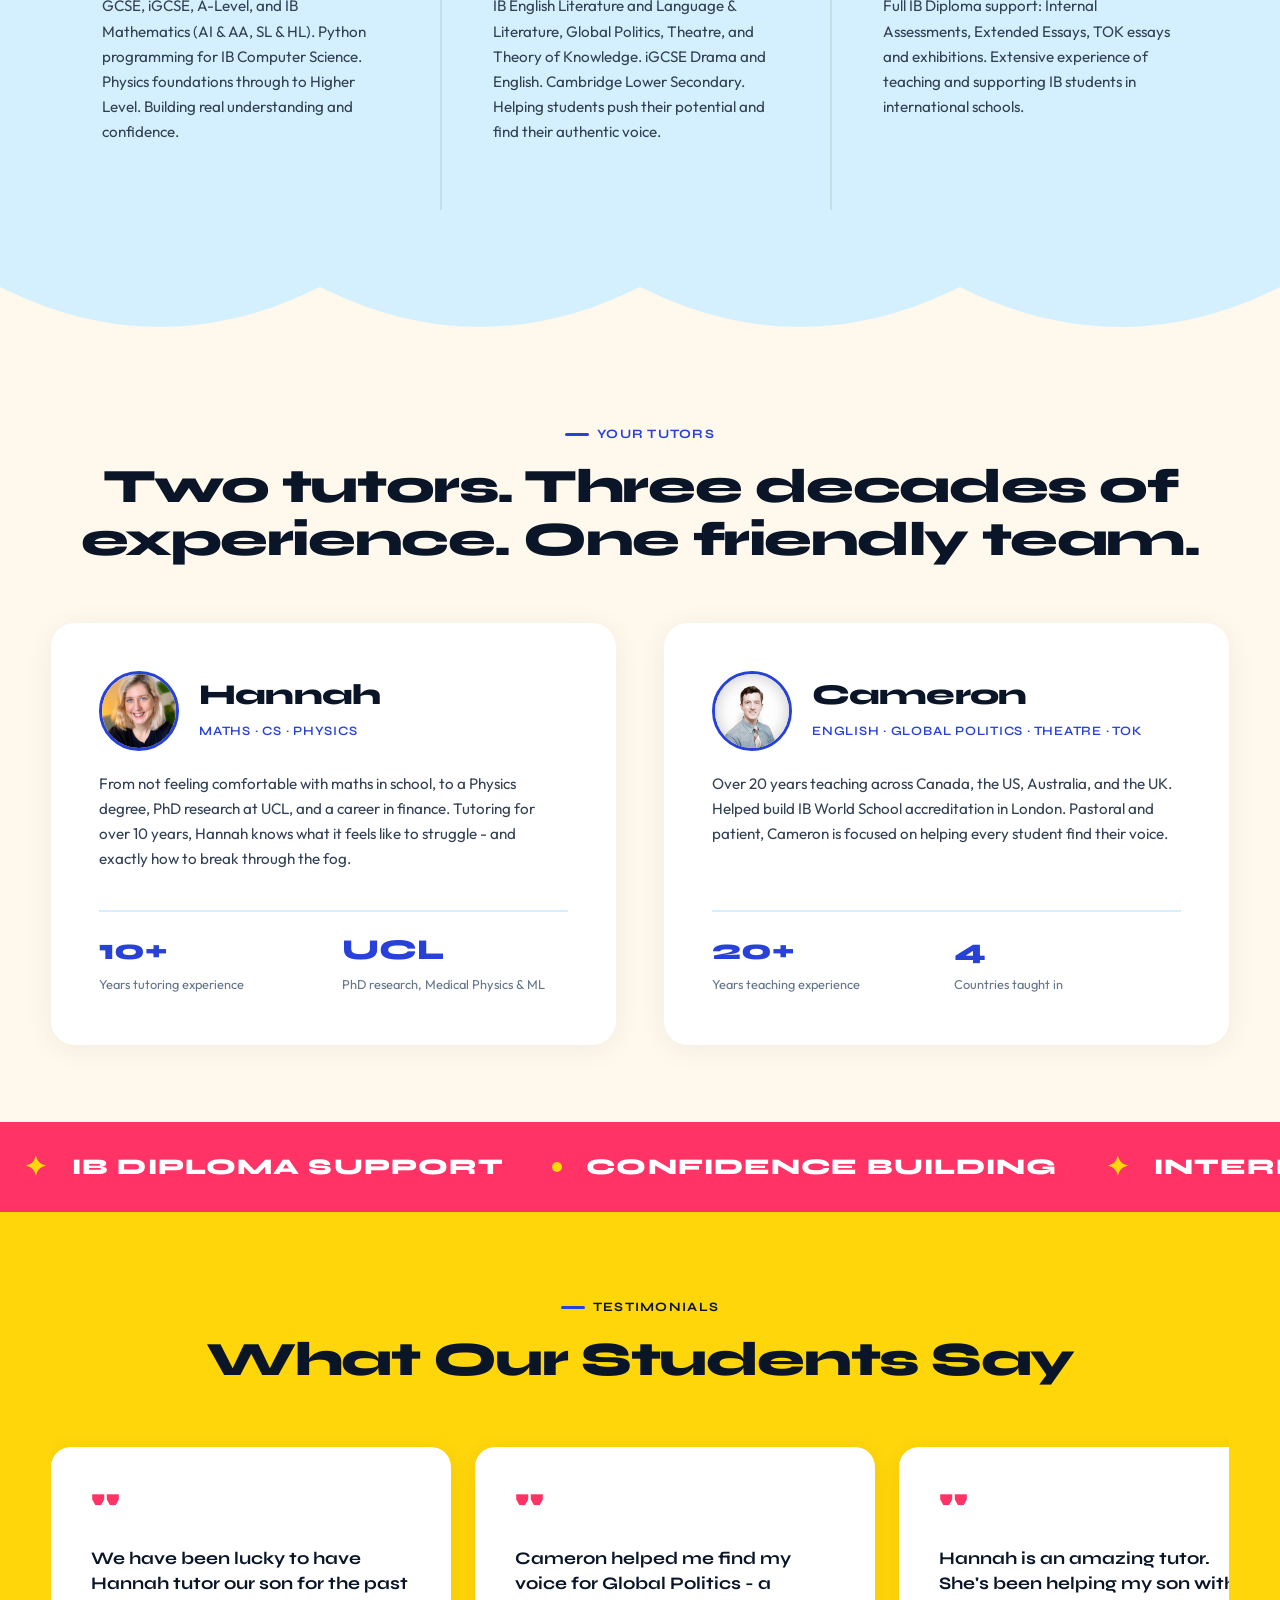
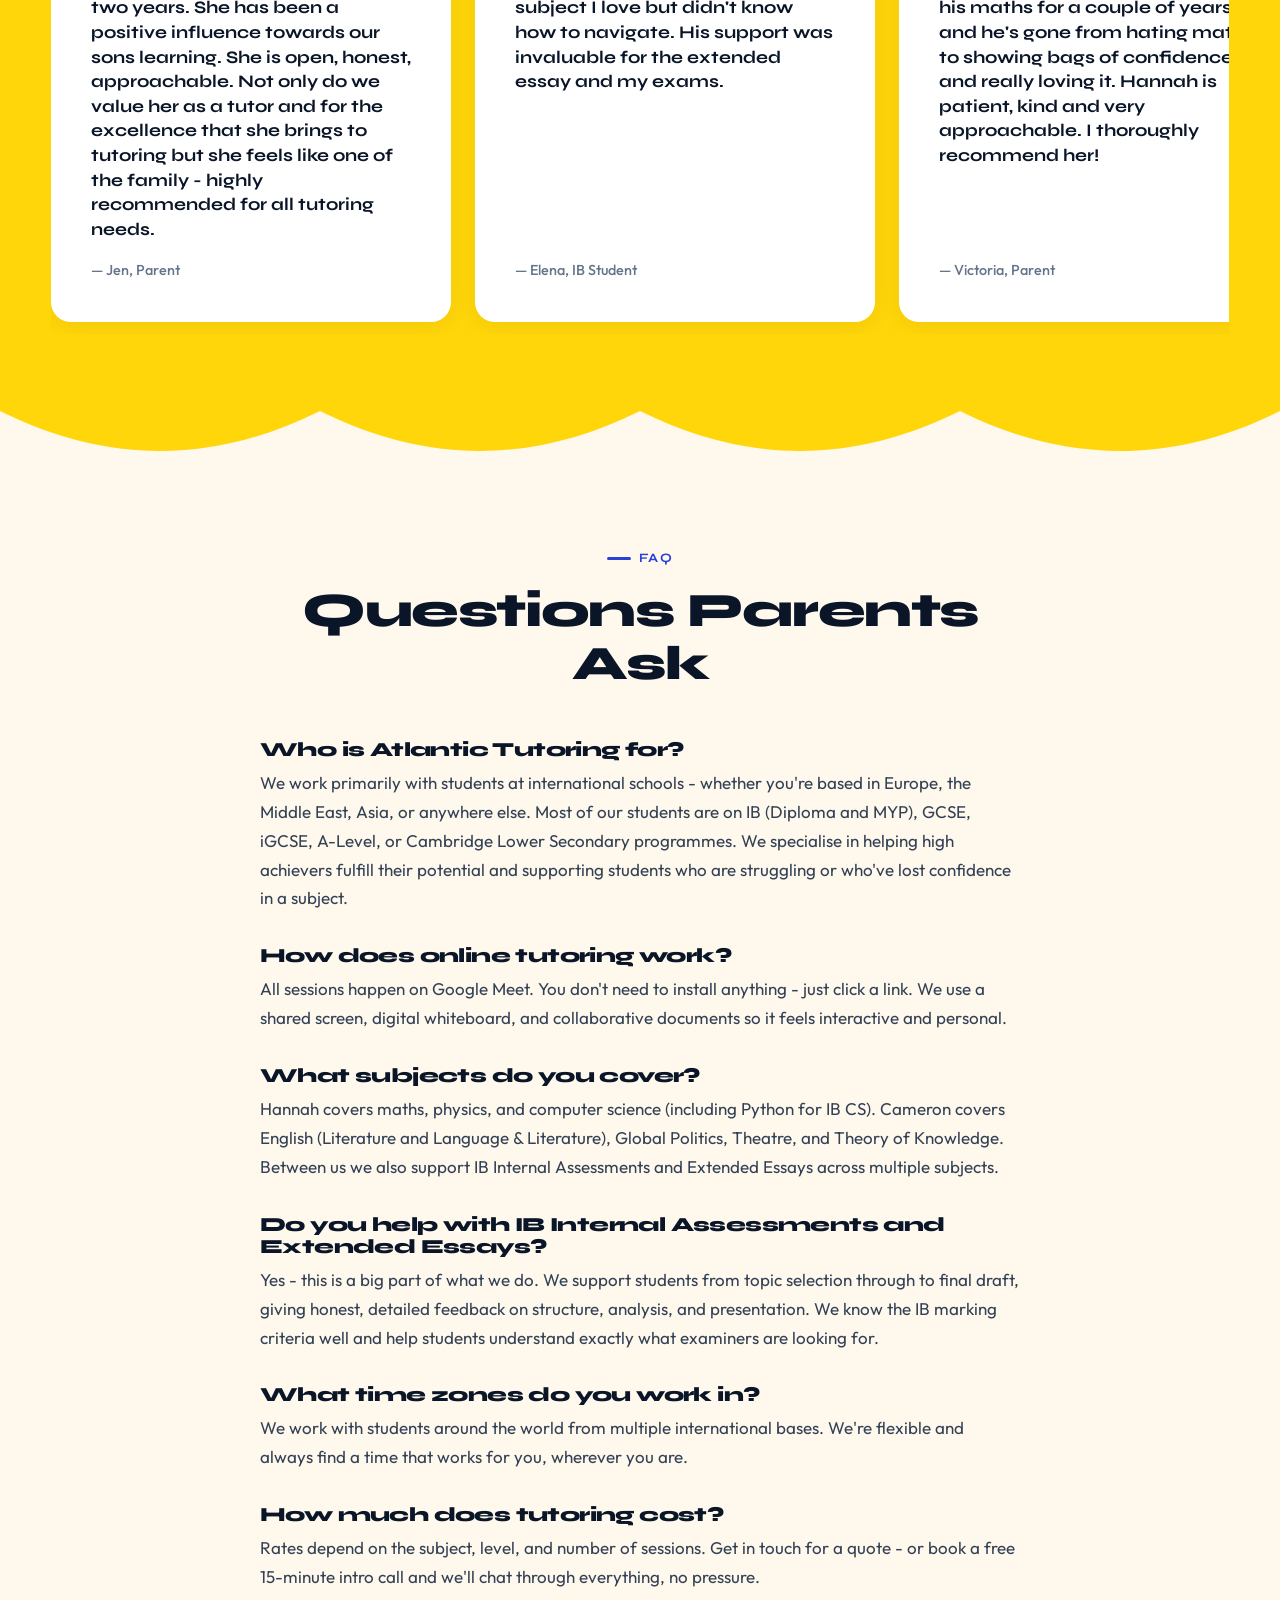
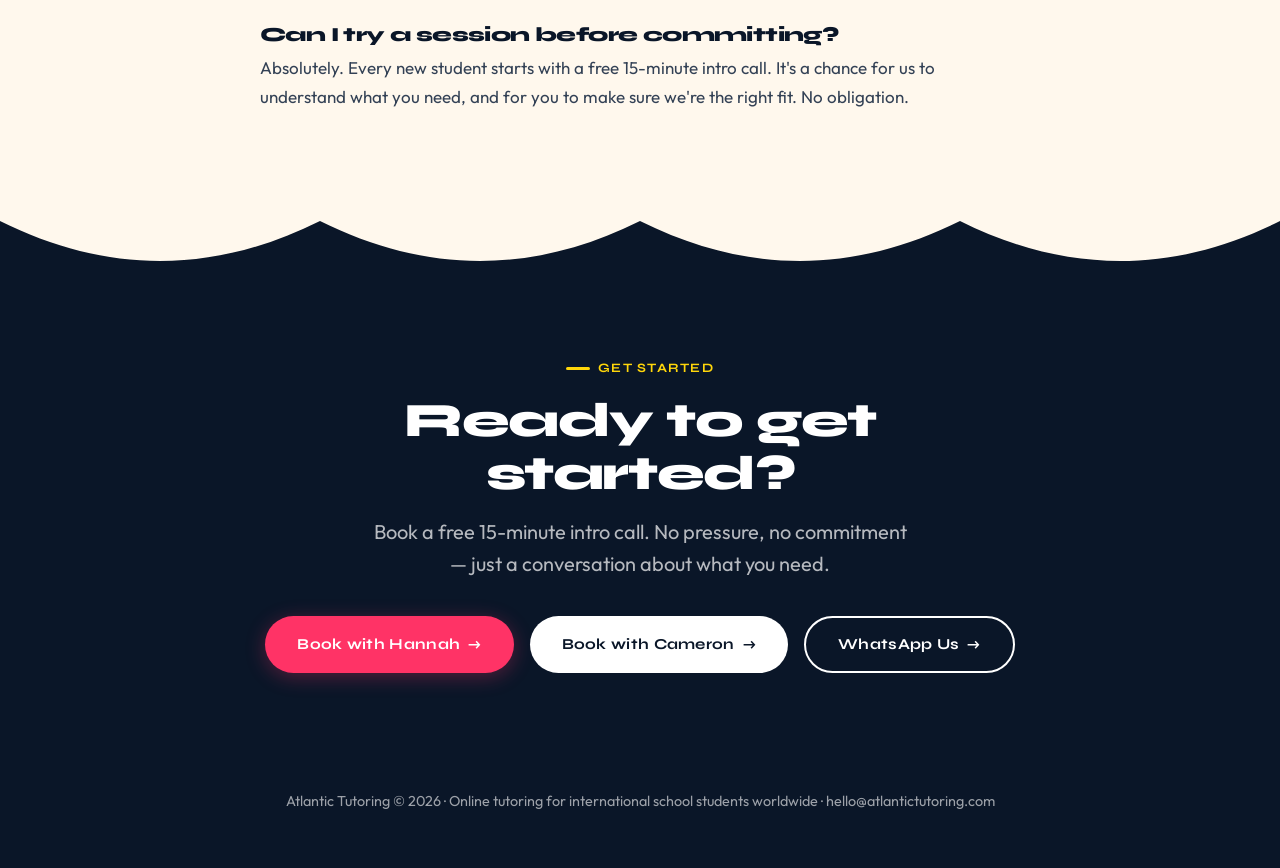
==== commit ef1aac43: "SEO optimization and Cal.com integration - Complete SEO overhaul across all pages - Added structured" ====
--- a/index.html
+++ b/index.html
@@ -3,12 +3,154 @@
 <head>
     <meta charset="UTF-8">
     <meta name="viewport" content="width=device-width, initial-scale=1.0">
-    <title>Atlantic Tutoring - Maths and Humanities Tutoring</title>
-    <meta name="description" content="Expert IB, GCSE, and A-Level tutoring in maths, sciences, and humanities. Build confidence with real tutors who understand the journey.">
+
+    <title>Online IB, GCSE & A-Level Tutoring for International School Students | Atlantic Tutoring</title>
+    <meta name="description" content="Friendly, expert online tutoring in maths, physics, English, and humanities for IB, GCSE, and A-Level students at international schools worldwide. Book a free intro call.">
+
+    <link rel="canonical" href="https://atlantictutoring.com/">
+
+    <meta property="og:title" content="Online IB, GCSE & A-Level Tutoring | Atlantic Tutoring">
+    <meta property="og:description" content="Friendly, expert online tutoring for international school students. Maths, physics, English, humanities, TOK, IAs, and Extended Essays.">
+    <meta property="og:type" content="website">
+    <meta property="og:url" content="https://atlantictutoring.com/">
+    <meta property="og:image" content="https://atlantictutoring.com/img/og-image.jpg">
+    <meta property="og:locale" content="en_GB">
+    <meta property="og:site_name" content="Atlantic Tutoring">
+
+    <meta name="twitter:card" content="summary_large_image">
+    <meta name="twitter:title" content="Online IB, GCSE & A-Level Tutoring | Atlantic Tutoring">
+    <meta name="twitter:description" content="Friendly, expert online tutoring for international school students worldwide.">
+    <meta name="twitter:image" content="https://atlantictutoring.com/img/og-image.jpg">
+
     <link rel="icon" type="image/svg+xml" href="img/favicon.svg">
+    <link rel="alternate" hreflang="x-default" href="https://atlantictutoring.com/" />
     <link rel="preconnect" href="https://fonts.googleapis.com">
     <link href="https://fonts.googleapis.com/css2?family=Syne:wght@400;600;700;800&family=Outfit:wght@300;400;500;600&display=swap" rel="stylesheet">
     <link rel="stylesheet" href="css/style.css">
+
+    <script type="application/ld+json">
+    {
+      "@context": "https://schema.org",
+      "@type": "EducationalOrganization",
+      "name": "Atlantic Tutoring",
+      "url": "https://atlantictutoring.com",
+      "logo": "https://atlantictutoring.com/img/favicon.svg",
+      "description": "Specialist online tutoring for IB, GCSE, iGCSE, A-Level, and Cambridge Lower Secondary students at international schools worldwide. Expert support in maths, physics, computer science, English, global politics, theatre, and Theory of Knowledge.",
+      "email": "hello@atlantictutoring.com",
+      "telephone": "+447547283065",
+      "address": {
+        "@type": "PostalAddress",
+        "addressLocality": "Pictou Island",
+        "addressRegion": "Nova Scotia",
+        "addressCountry": "CA"
+      },
+      "areaServed": {
+        "@type": "Place",
+        "name": "Worldwide"
+      },
+      "serviceType": ["Online Tutoring", "IB Tutoring", "GCSE Tutoring", "A-Level Tutoring"],
+      "knowsAbout": [
+        "International Baccalaureate Diploma Programme",
+        "IB MYP",
+        "GCSE Mathematics",
+        "A-Level Physics",
+        "IB Theory of Knowledge",
+        "IB Extended Essay",
+        "IB Internal Assessment",
+        "IB Global Politics",
+        "IB English Literature",
+        "Python Programming",
+        "Cambridge Lower Secondary"
+      ],
+      "founder": [
+        {
+          "@type": "Person",
+          "name": "Hannah Coleman",
+          "jobTitle": "STEM Tutor",
+          "knowsAbout": ["Mathematics", "Physics", "Computer Science", "Python", "IB Mathematics", "GCSE Mathematics"],
+          "alumniOf": [
+            {"@type": "CollegeOrUniversity", "name": "University of Nottingham"},
+            {"@type": "CollegeOrUniversity", "name": "University College London"}
+          ]
+        },
+        {
+          "@type": "Person",
+          "name": "Cameron MacDonald",
+          "jobTitle": "Humanities Tutor",
+          "knowsAbout": ["English Literature", "IB Global Politics", "IB Theatre", "Theory of Knowledge", "Extended Essay"],
+          "alumniOf": [
+            {"@type": "CollegeOrUniversity", "name": "University of British Columbia"}
+          ]
+        }
+      ],
+      "sameAs": []
+    }
+    </script>
+
+    <script type="application/ld+json">
+    {
+      "@context": "https://schema.org",
+      "@type": "FAQPage",
+      "mainEntity": [
+        {
+          "@type": "Question",
+          "name": "Who is Atlantic Tutoring for?",
+          "acceptedAnswer": {
+            "@type": "Answer",
+            "text": "We work primarily with students at international schools — whether you're based in Europe, the Middle East, Asia, or anywhere else. Most of our students are on IB (Diploma and MYP), GCSE, iGCSE, A-Level, or Cambridge Lower Secondary programmes. We're particularly good with students who are struggling or who've lost confidence in a subject."
+          }
+        },
+        {
+          "@type": "Question",
+          "name": "How does online tutoring work?",
+          "acceptedAnswer": {
+            "@type": "Answer",
+            "text": "All sessions happen on Google Meet. We use a shared screen, digital whiteboard, and collaborative documents so it feels interactive and personal. Most of our students tell us they prefer it to in-person tutoring."
+          }
+        },
+        {
+          "@type": "Question",
+          "name": "What subjects do you cover?",
+          "acceptedAnswer": {
+            "@type": "Answer",
+            "text": "Hannah covers maths, physics, and computer science (including Python for IB CS). Cameron covers English, Global Politics, Theatre, and Theory of Knowledge. We also support IB Internal Assessments and Extended Essays across multiple subjects."
+          }
+        },
+        {
+          "@type": "Question",
+          "name": "Do you help with IB Internal Assessments and Extended Essays?",
+          "acceptedAnswer": {
+            "@type": "Answer",
+            "text": "Yes — this is a big part of what we do. We support students from topic selection through to final draft, giving honest, detailed feedback on structure, analysis, and presentation."
+          }
+        },
+        {
+          "@type": "Question",
+          "name": "What time zones do you work in?",
+          "acceptedAnswer": {
+            "@type": "Answer",
+            "text": "We're based in Atlantic Canada (UTC−4) but schedule sessions to suit students anywhere in the world. We regularly work with families in the UK, Europe, the Middle East, and Asia."
+          }
+        },
+        {
+          "@type": "Question",
+          "name": "How much does tutoring cost?",
+          "acceptedAnswer": {
+            "@type": "Answer",
+            "text": "Rates depend on the subject, level, and number of sessions. Get in touch for a quote — or book a free 15-minute intro call and we'll chat through everything."
+          }
+        },
+        {
+          "@type": "Question",
+          "name": "Can I try a session before committing?",
+          "acceptedAnswer": {
+            "@type": "Answer",
+            "text": "Absolutely. Every new student starts with a free 15-minute intro call. It's a chance for us to understand what you need, and for you to make sure we're the right fit."
+          }
+        }
+      ]
+    }
+    </script>
 </head>
 <body>
 
@@ -120,8 +262,8 @@
     
     <div class="hero-content">
         <div class="hero-text">
-            <h1 class="h-display">World-class tutoring, wherever you are.</h1>
-            <p class="subtitle">Based in Atlantic Canada, working with students worldwide. We bring over 20 years of international teaching experience, deep curriculum knowledge (IB, A-Level, GCSE), and a genuine love of learning to every single session.</p>
+            <h1 class="h-display">Atlantic Tutoring</h1>
+            <p class="subtitle">Specialist online tutoring for international school students - from IB Diploma and MYP to GCSE, iGCSE, and A-Level. Two experienced, friendly tutors covering maths, physics, English, humanities, and everything in between.</p>
             <div class="hero-buttons">
                 <a href="book.html" class="btn btn-accent btn-arrow">Book a Free Intro Call</a>
                 <a href="about.html" class="btn btn-outline btn-arrow">Meet the Tutors</a>
@@ -146,16 +288,18 @@
 <!-- MARQUEE -->
 <div class="marquee marquee--blue">
     <div class="marquee-track">
-        <span class="marquee-item"><span class="marquee-star">✦</span> IB Maths</span>
-        <span class="marquee-item"><span class="marquee-dot"></span> A-Level Physics</span>
-        <span class="marquee-item"><span class="marquee-star">✦</span> GCSE Computer Science</span>
-        <span class="marquee-item"><span class="marquee-dot"></span> IB English</span>
+        <span class="marquee-item"><span class="marquee-star">✦</span> Maths</span>
+        <span class="marquee-item"><span class="marquee-dot"></span> Physics</span>
+        <span class="marquee-item"><span class="marquee-star">✦</span> Computer Science</span>
+        <span class="marquee-item"><span class="marquee-dot"></span> English</span>
         <span class="marquee-item"><span class="marquee-star">✦</span> Global Politics</span>
         <span class="marquee-item"><span class="marquee-dot"></span> Theory of Knowledge</span>
-        <span class="marquee-item"><span class="marquee-star">✦</span> IB Theatre</span>
-        <span class="marquee-item"><span class="marquee-dot"></span> Extended Essay</span>
+        <span class="marquee-item"><span class="marquee-star">✦</span> Theatre</span>
         <span class="marquee-item"><span class="marquee-star">✦</span> Python</span>
+        <span class="marquee-item"><span class="marquee-star">✦</span> International Baccalaureate</span>
         <span class="marquee-item"><span class="marquee-dot"></span> Cambridge Lower Secondary</span>
+        <span class="marquee-item"><span class="marquee-star">✦</span> GCSE and A Level</span>
+        <span class="marquee-item"><span class="marquee-star">✦</span> IGCSE</span>
     </div>
 </div>
 
@@ -169,7 +313,7 @@
     <div class="container-wide">
         <div class="reveal revealed" style="text-align:center;margin-bottom:clamp(32px,5vw,56px);">
             <span class="section-badge">What We Teach</span>
-            <h2>Deep Expertise Across STEM & Humanities</h2>
+            <h2>Online Tutoring Across STEM & Humanities for International School Students</h2>
         </div>
         <div class="services-grid reveal revealed">
             <div class="service-card">
@@ -177,21 +321,21 @@
                     <svg width="28" height="28" viewBox="0 0 28 28" fill="none" stroke="currentColor" stroke-width="2.5" stroke-linecap="round"><polygon points="14,3 24,22 4,22"/><circle cx="14" cy="16" r="3"/></svg>
                 </div>
                 <h3>Maths, CS & Physics</h3>
-                <p>From GCSE foundations to IB Higher Level and beyond. Build real understanding, not just exam technique.</p>
+                <p>GCSE, iGCSE, A-Level, and IB Mathematics (AI & AA, SL & HL). Python programming for IB Computer Science. Physics foundations through to Higher Level. Building real understanding and confidence.</p>
             </div>
             <div class="service-card">
                 <div class="service-icon service-icon--pink">
                     <svg width="28" height="28" viewBox="0 0 28 28" fill="none" stroke="currentColor" stroke-width="2.5" stroke-linecap="round"><path d="M4 22 V6 H24 V22 H4Z"/><path d="M9 10 H19 M9 14 H16 M9 18 H19"/></svg>
                 </div>
                 <h3>English & Humanities</h3>
-                <p>Literature, Language, Global Politics, Theatre, and TOK. Find your voice, sharpen your arguments.</p>
+                <p>IB English Literature and Language & Literature, Global Politics, Theatre, and Theory of Knowledge. iGCSE Drama and English. Cambridge Lower Secondary. Helping students push their potential and find their authentic voice.</p>
             </div>
             <div class="service-card">
                 <div class="service-icon service-icon--yellow">
                     <svg width="28" height="28" viewBox="0 0 28 28" fill="none" stroke="currentColor" stroke-width="2.5" stroke-linecap="round"><circle cx="14" cy="14" r="10"/><path d="M14 4 A10 10 0 0 1 24 14 L14 14 Z"/><path d="M8 8 L20 20 M20 8 L8 20"/></svg>
                 </div>
                 <h3>IB Programmes</h3>
-                <p>Extended Essays, Internal Assessments, TOK presentations. Full IB support from experienced IB educators.</p>
+                <p>Full IB Diploma support: Internal Assessments, Extended Essays, TOK essays and exhibitions. Extensive experience of teaching and supporting IB students in international schools.</p>
             </div>
         </div>
     </div>
@@ -207,32 +351,32 @@
     <div class="container-wide">
         <div class="reveal revealed" style="text-align:center;margin-bottom:clamp(32px,5vw,56px);">
             <span class="section-badge">Your Tutors</span>
-            <h2>Real Teachers. Real Experience.</h2>
+            <h2>Two tutors. Three decades of experience. One friendly team.</h2>
         </div>
         <div class="tutors-grid">
             <div class="tutor-card reveal revealed">
                 <div class="tutor-card-header">
-                    <img src="img/hannah.jpg" alt="Hannah Coleman - STEM tutor with expertise in maths, computer science, and physics" class="tutor-portrait">
+                    <img src="img/hannah.jpg" alt="Hannah Coleman — online IB and GCSE maths tutor" class="tutor-portrait">
                     <div>
-                        <h3>Hannah</h3>
+                        <h3><a href="about.html#hannah" style="color:inherit;text-decoration:none;">Hannah</a></h3>
                         <span class="tutor-subjects">Maths · CS · Physics</span>
                     </div>
                 </div>
-                <p>Got an E in GCSE Maths. Went on to a Physics degree, PhD research at UCL, and a career as a Quant Analyst in London. Knows what it feels like to struggle — and exactly how to break through.</p>
+                <p>From not feeling comfortable with maths in school, to a Physics degree, PhD research at UCL, and a career in finance. Tutoring for over 10 years, Hannah knows what it feels like to struggle - and exactly how to break through the fog.</p>
                 <div class="tutor-stats">
-                    <div><span class="stat-number">5+</span><span class="stat-label">Years tutoring experience</span></div>
+                    <div><span class="stat-number">10+</span><span class="stat-label">Years tutoring experience</span></div>
                     <div><span class="stat-number">UCL</span><span class="stat-label">PhD research, Medical Physics & ML</span></div>
                 </div>
             </div>
             <div class="tutor-card reveal revealed">
                 <div class="tutor-card-header">
-                    <img src="img/cameron.jpg" alt="Cameron MacDonald - Humanities tutor specializing in English, global politics, and TOK" class="tutor-portrait">
+                    <img src="img/cameron.jpg" alt="Cameron MacDonald — online IB English, Global Politics, and TOK tutor" class="tutor-portrait">
                     <div>
-                        <h3>Cameron</h3>
+                        <h3><a href="about.html#cameron" style="color:inherit;text-decoration:none;">Cameron</a></h3>
                         <span class="tutor-subjects">English · Global Politics · Theatre · TOK</span>
                     </div>
                 </div>
-                <p>Over 20 years teaching across Canada, the US, Australia, and the UK. Helped build IB World School accreditation in London. Pastoral, patient, and focused on helping every student find their voice.</p>
+                <p>Over 20 years teaching across Canada, the US, Australia, and the UK. Helped build IB World School accreditation in London. Pastoral and patient, Cameron is focused on helping every student find their voice.</p>
                 <div class="tutor-stats">
                     <div><span class="stat-number">20+</span><span class="stat-label">Years teaching experience</span></div>
                     <div><span class="stat-number">4</span><span class="stat-label">Countries taught in</span></div>
@@ -245,14 +389,14 @@
 <!-- MARQUEE 2 -->
 <div class="marquee marquee--pink">
     <div class="marquee-track">
-        <span class="marquee-item"><span class="marquee-star">✦</span> Patient</span>
-        <span class="marquee-item"><span class="marquee-dot"></span> Empathetic</span>
-        <span class="marquee-item"><span class="marquee-star">✦</span> Experienced</span>
-        <span class="marquee-item"><span class="marquee-dot"></span> International</span>
-        <span class="marquee-item"><span class="marquee-star">✦</span> Expert</span>
-        <span class="marquee-item"><span class="marquee-dot"></span> Passionate</span>
-        <span class="marquee-item"><span class="marquee-star">✦</span> Approachable</span>
-        <span class="marquee-item"><span class="marquee-dot"></span> Curriculum-Spanning</span>
+        <span class="marquee-item"><span class="marquee-star">✦</span> IB Diploma Support</span>
+        <span class="marquee-item"><span class="marquee-dot"></span> Confidence Building</span>
+        <span class="marquee-item"><span class="marquee-star">✦</span> International Schools</span>
+        <span class="marquee-item"><span class="marquee-dot"></span> Friendly & Patient</span>
+        <span class="marquee-item"><span class="marquee-star">✦</span> IA & EE Support</span>
+        <span class="marquee-item"><span class="marquee-dot"></span> Multiple Time Zone</span>
+        <span class="marquee-item"><span class="marquee-star">✦</span> Exam Prep</span>
+        <span class="marquee-item"><span class="marquee-dot"></span> Online Worldwide</span>
     </div>
 </div>
 
@@ -266,18 +410,18 @@
         <div class="testimonials-track reveal revealed">
             <div class="testimonial-card">
                 <span class="testimonial-quote-mark">"</span>
-                <blockquote>My daughter went from dreading maths to actually choosing to study it.</blockquote>
-                <span class="testimonial-author">— Sarah</span>
+                <blockquote>We have been lucky to have Hannah tutor our son for the past two years. She has been a positive influence towards our sons learning. She is open, honest, approachable. Not only do we value her as a tutor and for the excellence that she brings to tutoring but she feels like one of the family - highly recommended for all tutoring needs.</blockquote>
+                <span class="testimonial-author">— Jen, Parent</span>
             </div>
             <div class="testimonial-card">
                 <span class="testimonial-quote-mark">"</span>
-                <blockquote>Hannah breaks down complex physics concepts in a way that actually makes sense.</blockquote>
-                <span class="testimonial-author">— James, A-Level Student</span>
+                <blockquote>Cameron helped me find my voice for Global Politics - a subject I love but didn't know how to navigate. His support was invaluable for the extended essay and my exams.</blockquote>
+                <span class="testimonial-author">— Elena, IB Student</span>
             </div>
             <div class="testimonial-card">
                 <span class="testimonial-quote-mark">"</span>
-                <blockquote>Cameron helped me find my voice for the Global Politics IB exam. Invaluable support.</blockquote>
-                <span class="testimonial-author">— Elena, IB Student</span>
+                <blockquote>Hannah is an amazing tutor. She's been helping my son with his maths for a couple of years and he's gone from hating maths to showing bags of confidence and really loving it. Hannah is patient, kind and very approachable. I thoroughly recommend her!</blockquote>
+                <span class="testimonial-author">— Victoria, Parent</span>
             </div>
         </div>
     </div>
@@ -285,6 +429,50 @@
 
 <!-- SCALLOP -->
 <div class="scallop-divider" style="background:var(--yellow);">
+    <svg viewBox="0 0 1440 60" preserveAspectRatio="none"><path d="M0,0 C120,60 240,60 360,0 C480,60 600,60 720,0 C840,60 960,60 1080,0 C1200,60 1320,60 1440,0 L1440,60 L0,60 Z" fill="#FFF8ED"/></svg>
+</div>
+
+<!-- FAQ -->
+<section class="bg-cream section-pad" id="faq">
+    <div class="container-narrow">
+        <div class="reveal revealed" style="text-align:center;margin-bottom:clamp(32px,5vw,48px);">
+            <span class="section-badge">FAQ</span>
+            <h2>Questions Parents Ask</h2>
+        </div>
+        <div class="faq-list reveal revealed">
+            <div class="faq-item">
+                <h3>Who is Atlantic Tutoring for?</h3>
+                <p>We work primarily with students at international schools - whether you're based in Europe, the Middle East, Asia, or anywhere else. Most of our students are on IB (Diploma and MYP), GCSE, iGCSE, A-Level, or Cambridge Lower Secondary programmes. We specialise in helping high achievers fulfill their potential and supporting students who are struggling or who've lost confidence in a subject.</p>
+            </div>
+            <div class="faq-item">
+                <h3>How does online tutoring work?</h3>
+                <p>All sessions happen on Google Meet. You don't need to install anything - just click a link. We use a shared screen, digital whiteboard, and collaborative documents so it feels interactive and personal.</p>
+            </div>
+            <div class="faq-item">
+                <h3>What subjects do you cover?</h3>
+                <p>Hannah covers maths, physics, and computer science (including Python for IB CS). Cameron covers English (Literature and Language & Literature), Global Politics, Theatre, and Theory of Knowledge. Between us we also support IB Internal Assessments and Extended Essays across multiple subjects.</p>
+            </div>
+            <div class="faq-item">
+                <h3>Do you help with IB Internal Assessments and Extended Essays?</h3>
+                <p>Yes - this is a big part of what we do. We support students from topic selection through to final draft, giving honest, detailed feedback on structure, analysis, and presentation. We know the IB marking criteria well and help students understand exactly what examiners are looking for.</p>
+            </div>
+            <div class="faq-item">
+                <h3>What time zones do you work in?</h3>
+                <p>We work with students around the world from multiple international bases. We're flexible and always find a time that works for you, wherever you are.</p>
+            </div>
+            <div class="faq-item">
+                <h3>How much does tutoring cost?</h3>
+                <p>Rates depend on the subject, level, and number of sessions. Get in touch for a quote - or book a free 15-minute intro call and we'll chat through everything, no pressure.</p>
+            </div>
+            <div class="faq-item">
+                <h3>Can I try a session before committing?</h3>
+                <p>Absolutely. Every new student starts with a free 15-minute intro call. It's a chance for us to understand what you need, and for you to make sure we're the right fit. No obligation.</p>
+            </div>
+        </div>
+    </div>
+</section>
+
+<div class="scallop-divider" style="background:var(--cream);">
     <svg viewBox="0 0 1440 60" preserveAspectRatio="none"><path d="M0,0 C120,60 240,60 360,0 C480,60 600,60 720,0 C840,60 960,60 1080,0 C1200,60 1320,60 1440,0 L1440,60 L0,60 Z" fill="#0A1628"/></svg>
 </div>
 
@@ -304,7 +492,7 @@
 
 <!-- FOOTER -->
 <footer class="site-footer">
-    <p>Atlantic Tutoring &copy; 2026 · Pictou Island, Nova Scotia · hello@atlantictutoring.com</p>
+    <p>Atlantic Tutoring &copy; 2026 · Online tutoring for international school students worldwide · hello@atlantictutoring.com</p>
 </footer>
 
 <script src="js/main.js"></script>
--- a/css/style.css
+++ b/css/style.css
@@ -2,7 +2,7 @@
   --navy:#0A1628;--deep-blue:#162452;--electric:#2741D9;--ocean:#1B65A6;--cyan:#00B4D8;--sky:#7EC8E3;--ice:#D4F0FF;
   --pink:#FF3366;--yellow:#FFD60A;--lavender:#E0D4FF;--mint:#C2F5E9;
   --cream:#FFF8ED;--white:#FFFFFF;--text:#0A1628;--text-mid:#334155;--text-light:#64748B;
-  --section-pad:clamp(60px,8vw,120px);--gutter:clamp(20px,4vw,60px);
+  --section-pad:clamp(40px,6vw,80px);--gutter:clamp(20px,4vw,60px);
   --ease-out:cubic-bezier(0.22,1,0.36,1);
 }
 *,*::before,*::after{margin:0;padding:0;box-sizing:border-box}
@@ -136,7 +136,7 @@
 .bg-yellow h1,.bg-yellow h2,.bg-yellow h3{color:var(--navy)}
 
 /* Scallop Divider */
-.scallop-divider{width:100%;line-height:0;overflow:hidden}
+.scallop-divider{width:100%;line-height:0;overflow:hidden;margin-bottom:-1px}
 .scallop-divider svg{width:100%;display:block}
 
 /* Section Badge */
@@ -197,11 +197,12 @@
 .divider-line{height:2px;background:linear-gradient(90deg,transparent,var(--electric),transparent);max-width:200px;margin:0 auto}
 
 /* Page header */
-.page-header{text-align:center;padding-top:calc(72px + var(--section-pad));padding-bottom:calc(var(--section-pad)*0.6);padding-left:var(--gutter);padding-right:var(--gutter)}
+.page-header{text-align:center;padding-top:calc(24px + var(--section-pad));padding-bottom:calc(var(--section-pad)*0.6);padding-left:var(--gutter);padding-right:var(--gutter)}
 
 /* About page */
-.approach-text{max-width:800px;margin:0 auto 48px;font-size:1.05rem;line-height:1.8}
-.bio-grid{display:grid;grid-template-columns:1fr 1fr;gap:clamp(40px,6vw,80px)}
+.approach-text{max-width:800px;margin:0 auto;font-size:1.05rem;line-height:1.8}
+.bio-grid{display:grid;grid-template-columns:1fr 1fr;gap:clamp(40px,6vw,80px);max-width:1100px;margin:0 auto}
+.bio-section{padding-bottom:48px}
 .bio-portrait{width:120px;height:120px;border-radius:50%;object-fit:cover;border:4px solid var(--electric);background:var(--ice);margin-bottom:20px}
 .bio-name{margin-bottom:4px}
 .bio-subjects{font-family:'Syne',sans-serif;font-weight:600;font-size:0.85rem;text-transform:uppercase;letter-spacing:0.06em;color:var(--electric);margin-bottom:24px}
@@ -220,8 +221,8 @@
 .fallback-text{text-align:center;color:var(--text-light);font-size:0.95rem}
 
 /* Contact */
-.contact-grid{display:grid;grid-template-columns:1fr 1fr;gap:clamp(24px,4vw,48px);max-width:600px;margin:0 auto 48px}
-.contact-method{background:var(--white);border-radius:20px;padding:clamp(28px,4vw,40px);text-align:center;box-shadow:0 4px 24px rgba(0,0,0,0.06)}
+.contact-grid{display:flex;justify-content:center;gap:clamp(24px,4vw,48px);flex-wrap:wrap;margin-bottom:48px}
+.contact-method{flex:1 1 260px;max-width:320px;;background:var(--white);border-radius:20px;padding:clamp(28px,4vw,40px);box-shadow:0 4px 24px rgba(0,0,0,0.06);display:flex;flex-direction:column;align-items:center;text-align:center}
 .contact-method h3{margin-bottom:8px}
 .contact-method p{color:var(--text-light);margin-bottom:20px}
 .contact-form-wrapper{max-width:560px;margin:0 auto}
@@ -238,7 +239,18 @@
 .email-capture-form{display:flex;gap:12px;margin-top:32px;max-width:420px;margin-left:auto;margin-right:auto}
 .email-capture-form input[type="email"]{flex:1;padding:14px 18px;border:2px solid var(--ice);border-radius:50px;font-family:'Outfit',sans-serif;font-size:0.95rem}
 
-/* Responsive */
+/* FAQ */
+.faq-list { max-width: 760px; margin: 0 auto; }
+.faq-item { margin-bottom: clamp(20px, 3vw, 32px); }
+.faq-item h3 {
+  font-size: clamp(1.05rem, 1.8vw, 1.25rem);
+  margin-bottom: 8px;
+  color: var(--navy);
+}
+.faq-item p {
+  color: var(--text-mid);
+  line-height: 1.7;
+}
 @media(max-width:900px){
   .hero-content{grid-template-columns:1fr;text-align:center}
   .hero-text .subtitle{margin-left:auto;margin-right:auto}
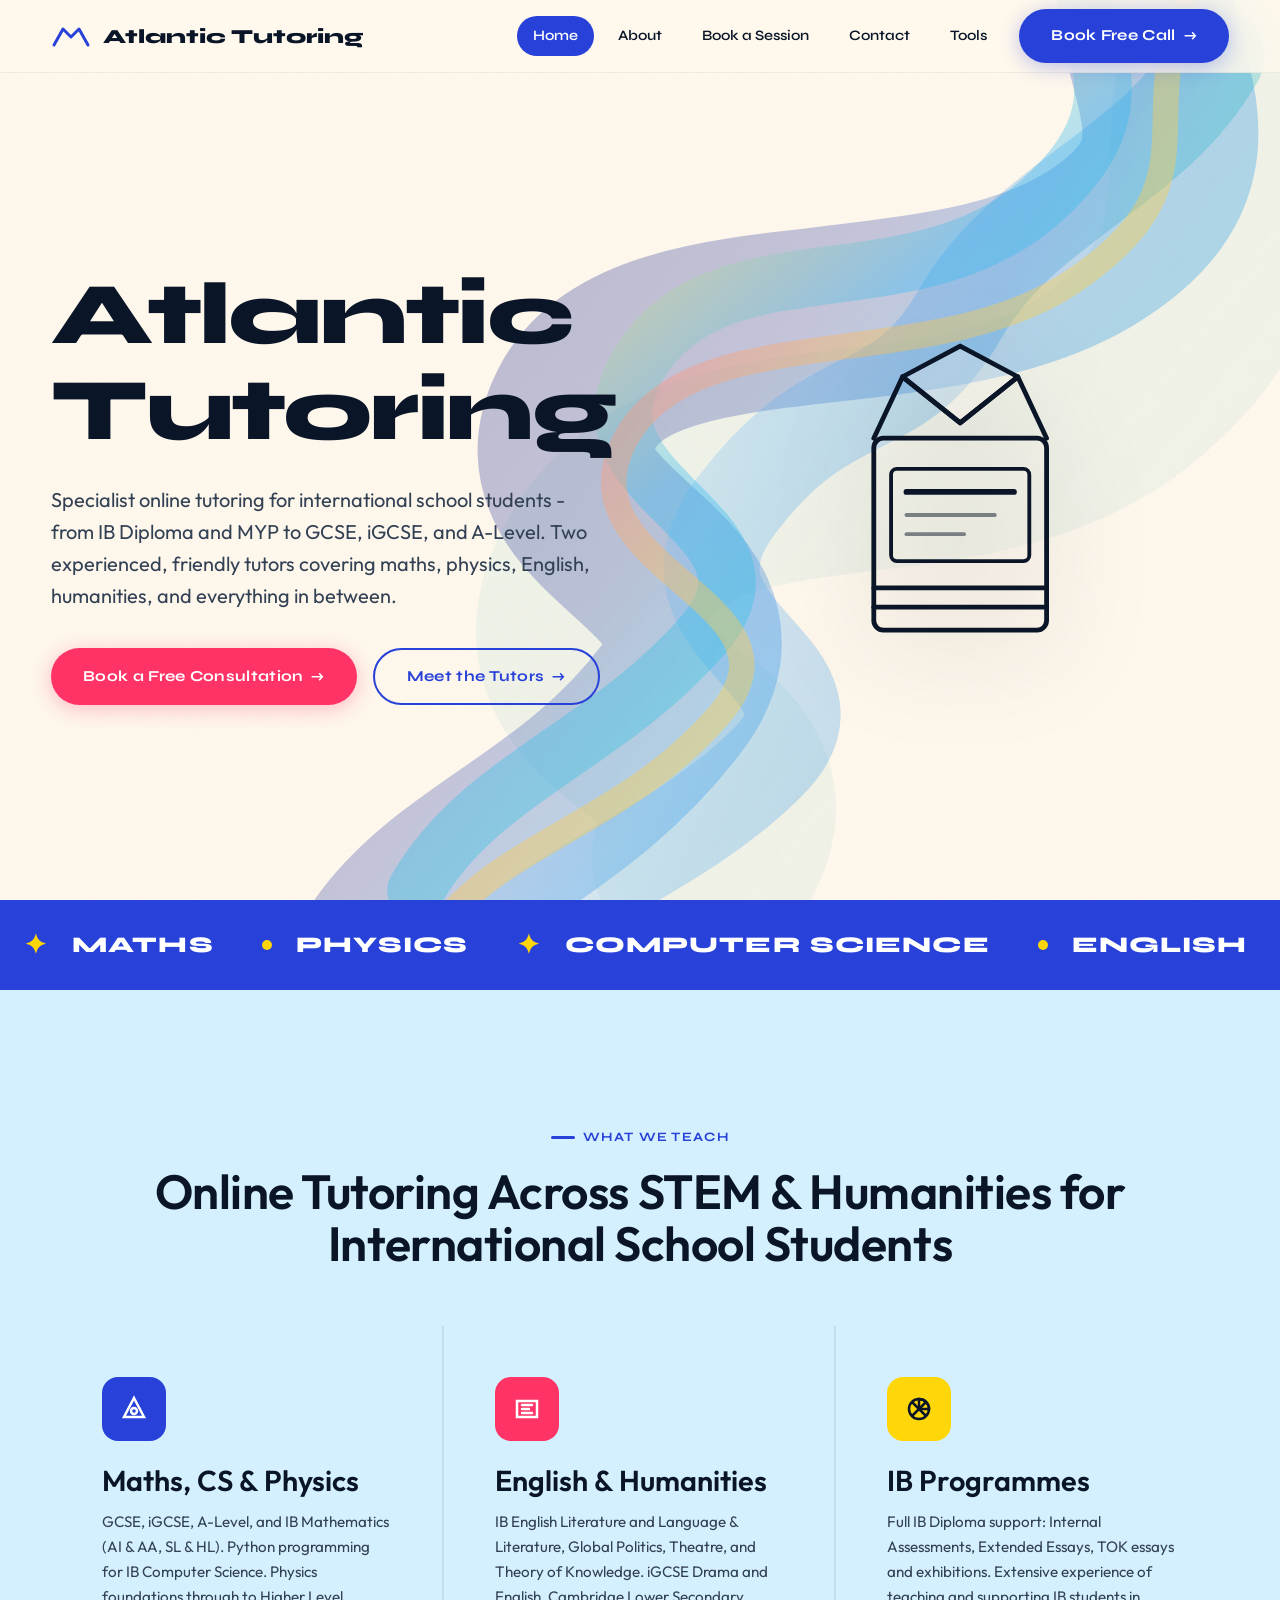
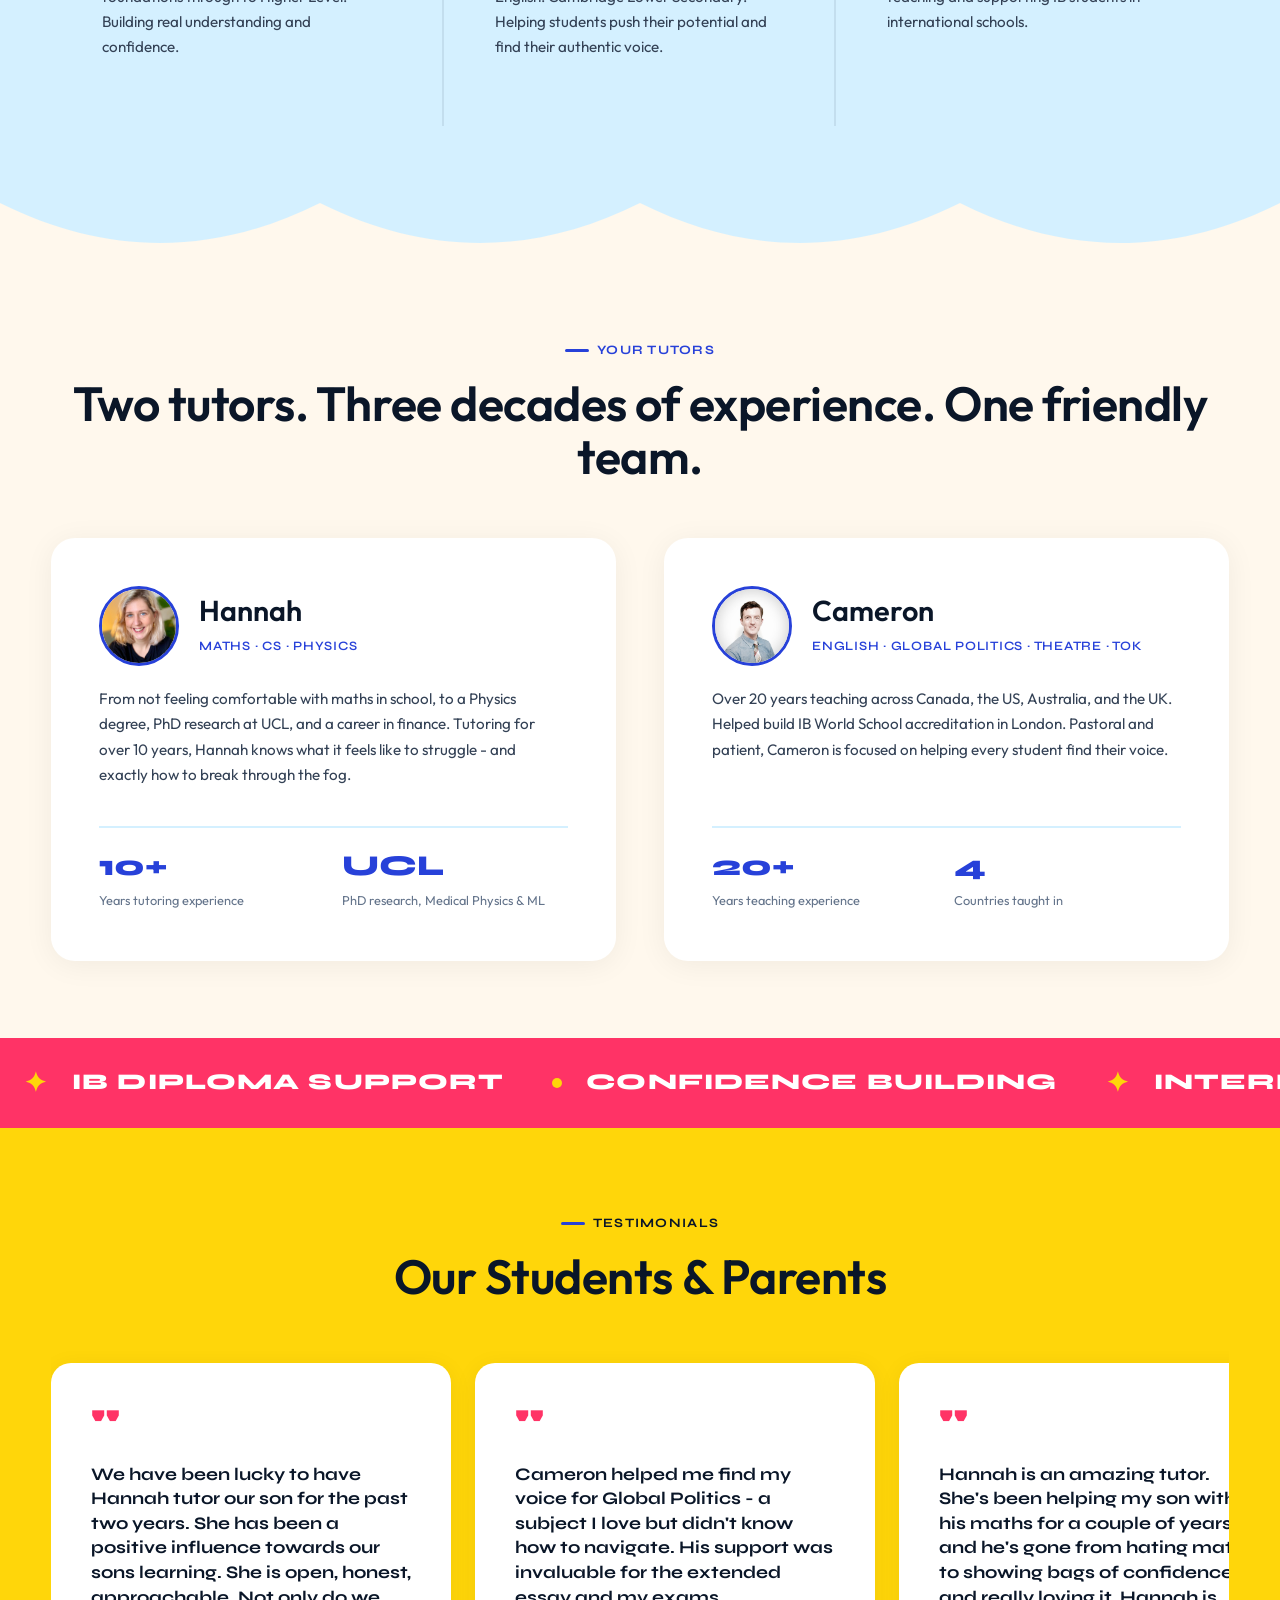
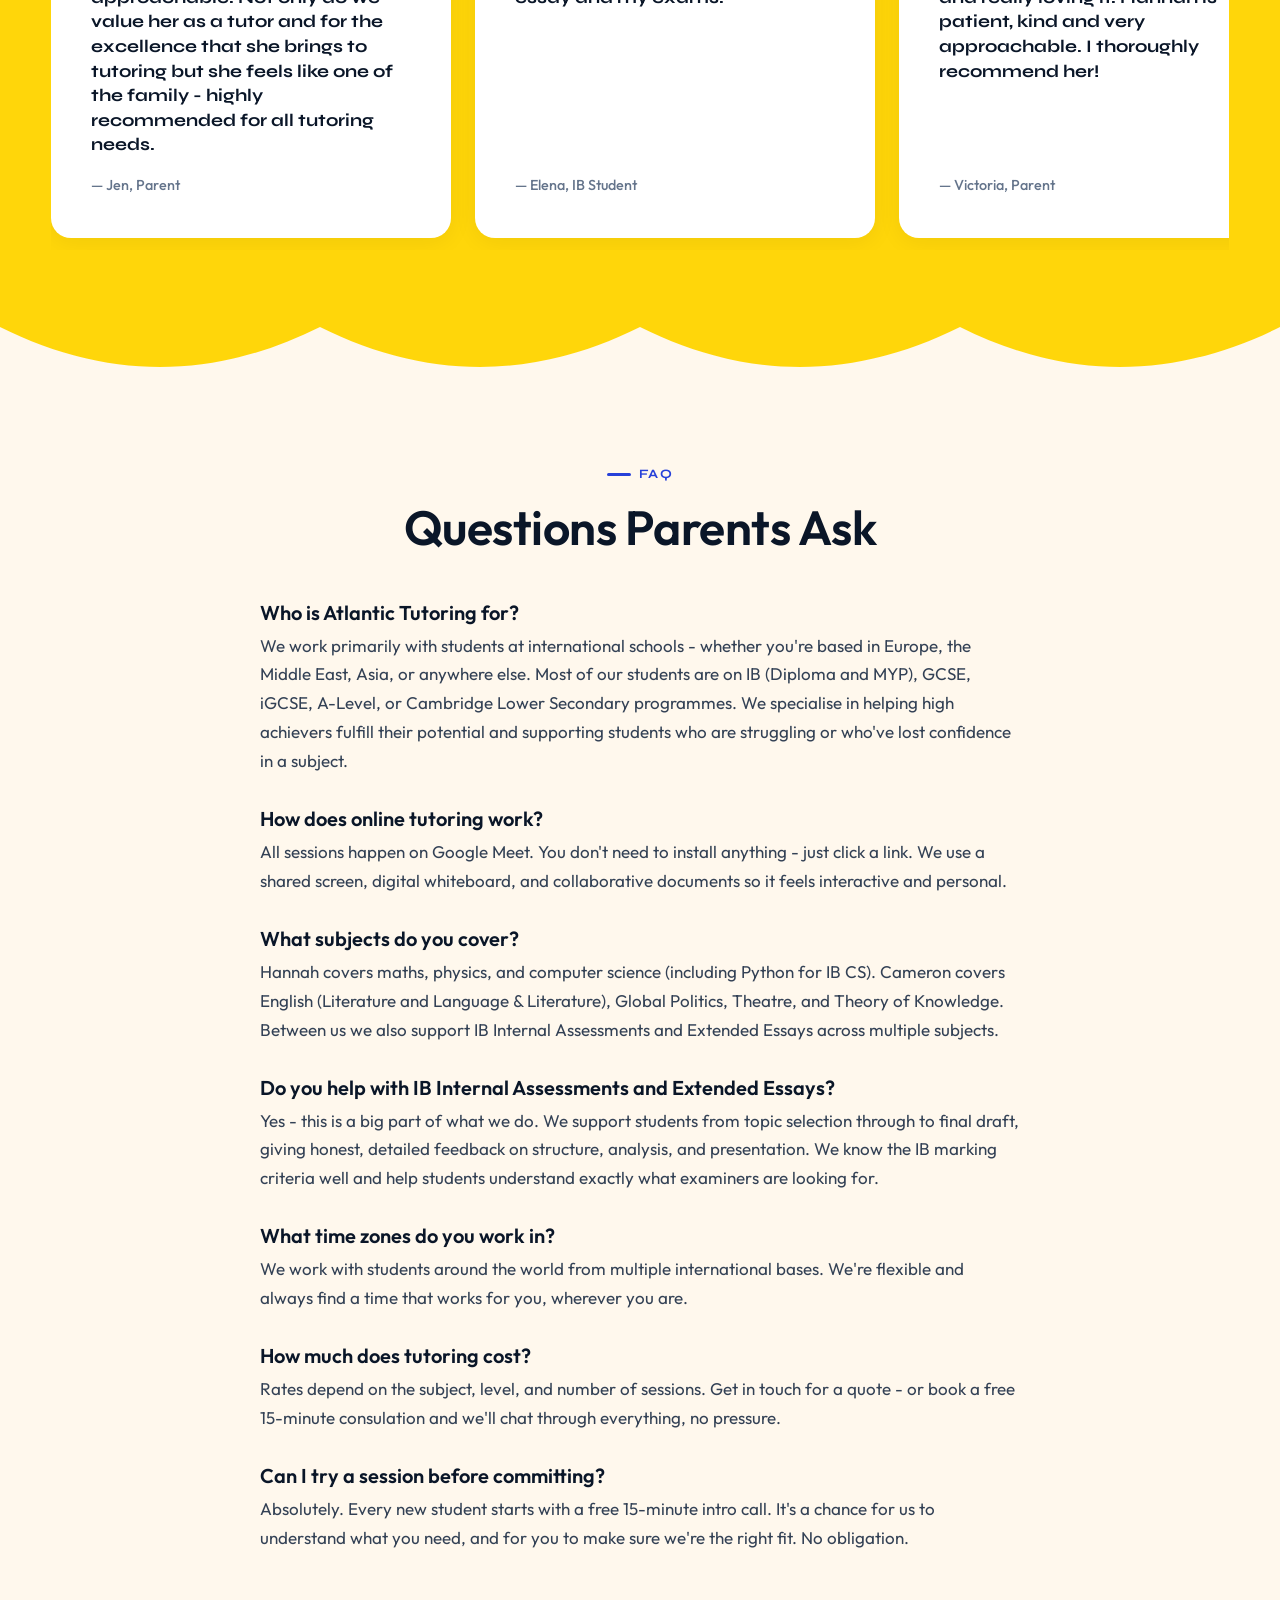
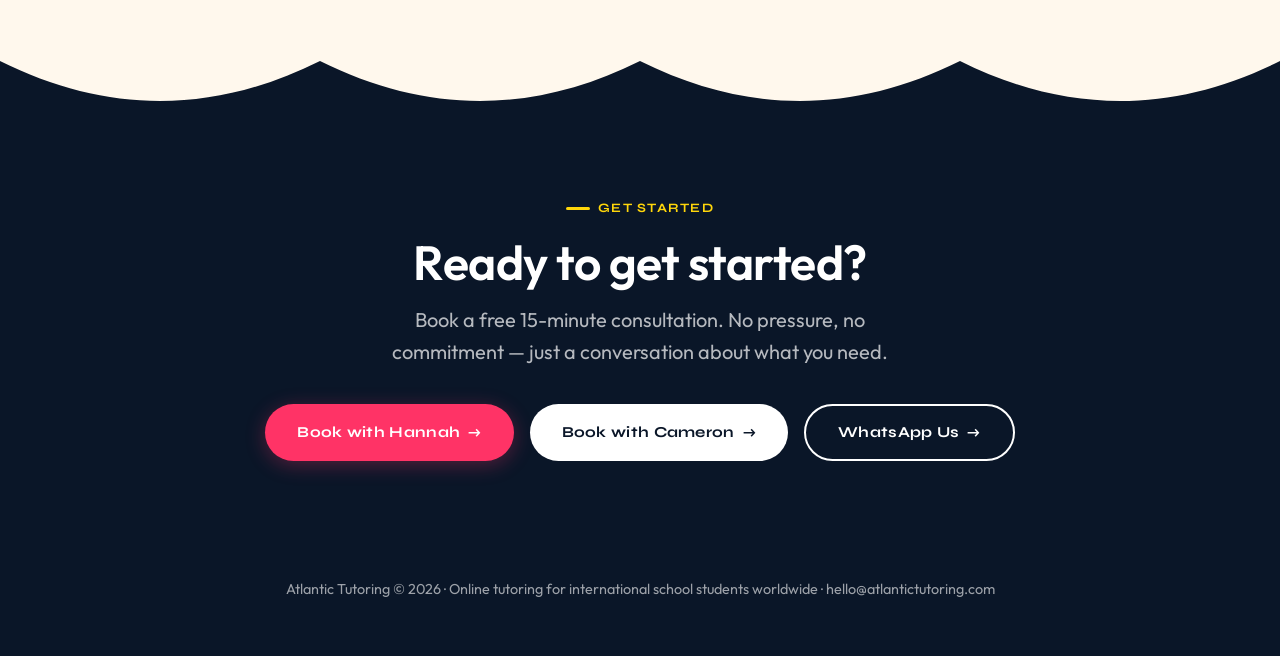
==== commit f5ba986d: "Update terminology and improve contact page layout - Replace all 'intro call' references with 'consu" ====
--- a/index.html
+++ b/index.html
@@ -5,7 +5,7 @@
     <meta name="viewport" content="width=device-width, initial-scale=1.0">
 
     <title>Online IB, GCSE & A-Level Tutoring for International School Students | Atlantic Tutoring</title>
-    <meta name="description" content="Friendly, expert online tutoring in maths, physics, English, and humanities for IB, GCSE, and A-Level students at international schools worldwide. Book a free intro call.">
+    <meta name="description" content="Friendly, expert online tutoring in maths, physics, English, and humanities for IB, GCSE, and A-Level students at international schools worldwide. Book a free consultation.">
 
     <link rel="canonical" href="https://atlantictutoring.com/">
 
@@ -23,6 +23,9 @@
     <meta name="twitter:image" content="https://atlantictutoring.com/img/og-image.jpg">
 
     <link rel="icon" type="image/svg+xml" href="img/favicon.svg">
+    <link rel="icon" type="image/png" sizes="32x32" href="img/favicon-32.png">
+    <link rel="icon" type="image/png" sizes="256x256" href="img/favicon.png">
+    <link rel="apple-touch-icon" href="img/apple-touch-icon.png">
     <link rel="alternate" hreflang="x-default" href="https://atlantictutoring.com/" />
     <link rel="preconnect" href="https://fonts.googleapis.com">
     <link href="https://fonts.googleapis.com/css2?family=Syne:wght@400;600;700;800&family=Outfit:wght@300;400;500;600&display=swap" rel="stylesheet">
@@ -137,7 +140,7 @@
           "name": "How much does tutoring cost?",
           "acceptedAnswer": {
             "@type": "Answer",
-            "text": "Rates depend on the subject, level, and number of sessions. Get in touch for a quote — or book a free 15-minute intro call and we'll chat through everything."
+            "text": "Rates depend on the subject, level, and number of sessions. Get in touch for a quote — or book a free 15-minute consultation and we'll chat through everything."
           }
         },
         {
@@ -145,7 +148,7 @@
           "name": "Can I try a session before committing?",
           "acceptedAnswer": {
             "@type": "Answer",
-            "text": "Absolutely. Every new student starts with a free 15-minute intro call. It's a chance for us to understand what you need, and for you to make sure we're the right fit."
+            "text": "Absolutely. Every new student starts with a free 15-minute consultation. It's a chance for us to understand what you need, and for you to make sure we're the right fit."
           }
         }
       ]
@@ -265,7 +268,7 @@
             <h1 class="h-display">Atlantic Tutoring</h1>
             <p class="subtitle">Specialist online tutoring for international school students - from IB Diploma and MYP to GCSE, iGCSE, and A-Level. Two experienced, friendly tutors covering maths, physics, English, humanities, and everything in between.</p>
             <div class="hero-buttons">
-                <a href="book.html" class="btn btn-accent btn-arrow">Book a Free Intro Call</a>
+                <a href="book.html" class="btn btn-accent btn-arrow">Book a Free Consultation</a>
                 <a href="about.html" class="btn btn-outline btn-arrow">Meet the Tutors</a>
             </div>
         </div>
@@ -405,7 +408,7 @@
     <div class="container-wide">
         <div class="reveal revealed" style="text-align:center;margin-bottom:clamp(32px,5vw,48px);">
             <span class="section-badge">Testimonials</span>
-            <h2>What Our Students Say</h2>
+            <h2>Our Students & Parents</h2>
         </div>
         <div class="testimonials-track reveal revealed">
             <div class="testimonial-card">
@@ -462,7 +465,7 @@
             </div>
             <div class="faq-item">
                 <h3>How much does tutoring cost?</h3>
-                <p>Rates depend on the subject, level, and number of sessions. Get in touch for a quote - or book a free 15-minute intro call and we'll chat through everything, no pressure.</p>
+                <p>Rates depend on the subject, level, and number of sessions. Get in touch for a quote - or book a free 15-minute consulation and we'll chat through everything, no pressure.</p>
             </div>
             <div class="faq-item">
                 <h3>Can I try a session before committing?</h3>
@@ -481,7 +484,7 @@
     <div class="reveal revealed">
         <span class="section-badge">Get Started</span>
         <h2>Ready to get started?</h2>
-        <p class="subtitle" style="color:rgba(255,255,255,0.7);">Book a free 15-minute intro call. No pressure, no commitment — just a conversation about what you need.</p>
+        <p class="subtitle" style="color:rgba(255,255,255,0.7);">Book a free 15-minute consultation. No pressure, no commitment — just a conversation about what you need.</p>
         <div class="cta-buttons">
             <a href="book.html" class="btn btn-accent btn-arrow">Book with Hannah</a>
             <a href="book.html" class="btn btn-white btn-arrow">Book with Cameron</a>
--- a/css/style.css
+++ b/css/style.css
@@ -13,6 +13,8 @@
 button{font:inherit;cursor:pointer;border:none;background:none}
 
 h1,h2,h3,h4{font-family:'Syne',sans-serif;font-weight:800;line-height:1.1;letter-spacing:-0.03em;color:var(--text)}
+h2,.h2{font-family:'Outfit',sans-serif;font-weight:600;letter-spacing:-0.01em}
+h3,.h3{font-family:'Outfit',sans-serif;font-weight:600;letter-spacing:0}
 .h-display{font-size:clamp(2.8rem,7vw,5.5rem)}
 h1,.h1{font-size:clamp(2.2rem,5vw,4rem)}
 h2,.h2{font-size:clamp(1.8rem,4vw,3rem)}
@@ -222,7 +224,7 @@
 
 /* Contact */
 .contact-grid{display:flex;justify-content:center;gap:clamp(24px,4vw,48px);flex-wrap:wrap;margin-bottom:48px}
-.contact-method{flex:1 1 260px;max-width:320px;;background:var(--white);border-radius:20px;padding:clamp(28px,4vw,40px);box-shadow:0 4px 24px rgba(0,0,0,0.06);display:flex;flex-direction:column;align-items:center;text-align:center}
+.contact-method{flex:1 1 260px;max-width:320px;background:var(--white);border-radius:20px;padding:clamp(28px,4vw,40px);box-shadow:0 4px 24px rgba(0,0,0,0.06);display:flex;flex-direction:column;align-items:center;text-align:center;margin:0 auto}
 .contact-method h3{margin-bottom:8px}
 .contact-method p{color:var(--text-light);margin-bottom:20px}
 .contact-form-wrapper{max-width:560px;margin:0 auto}
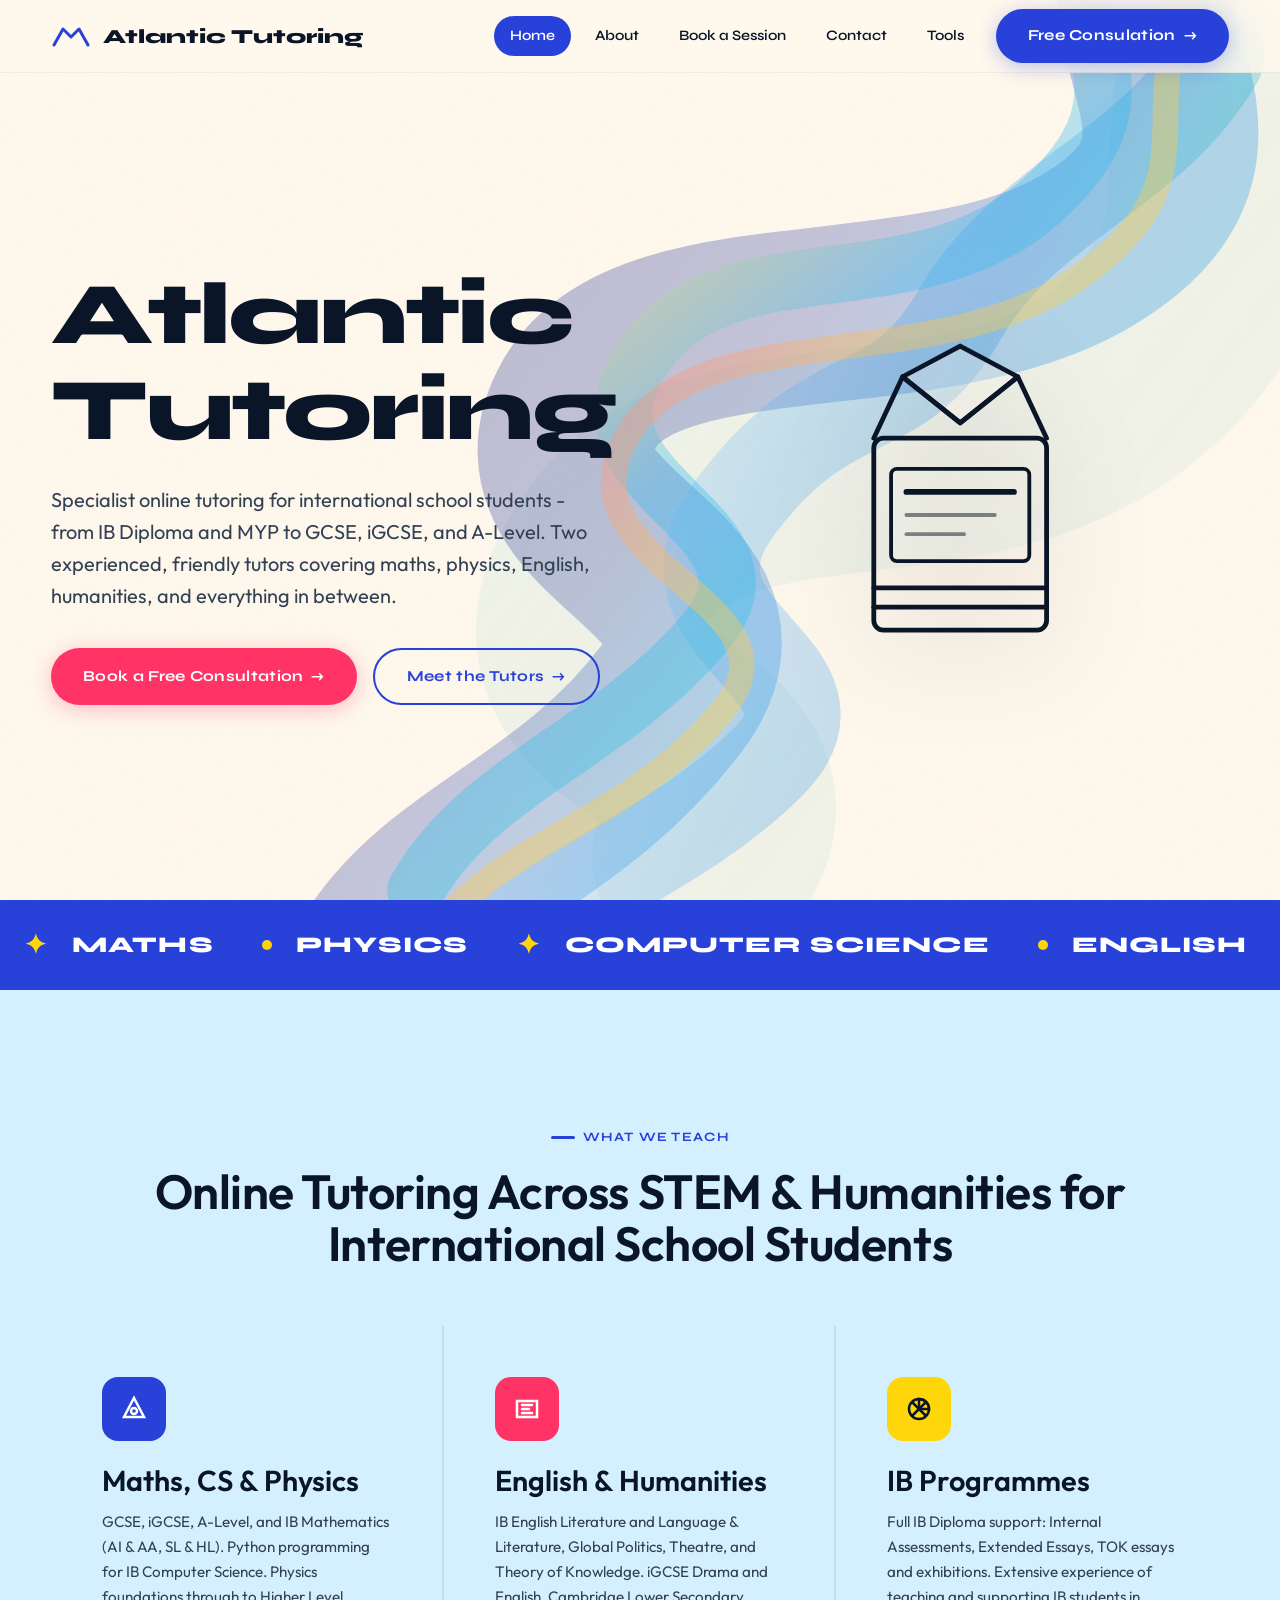
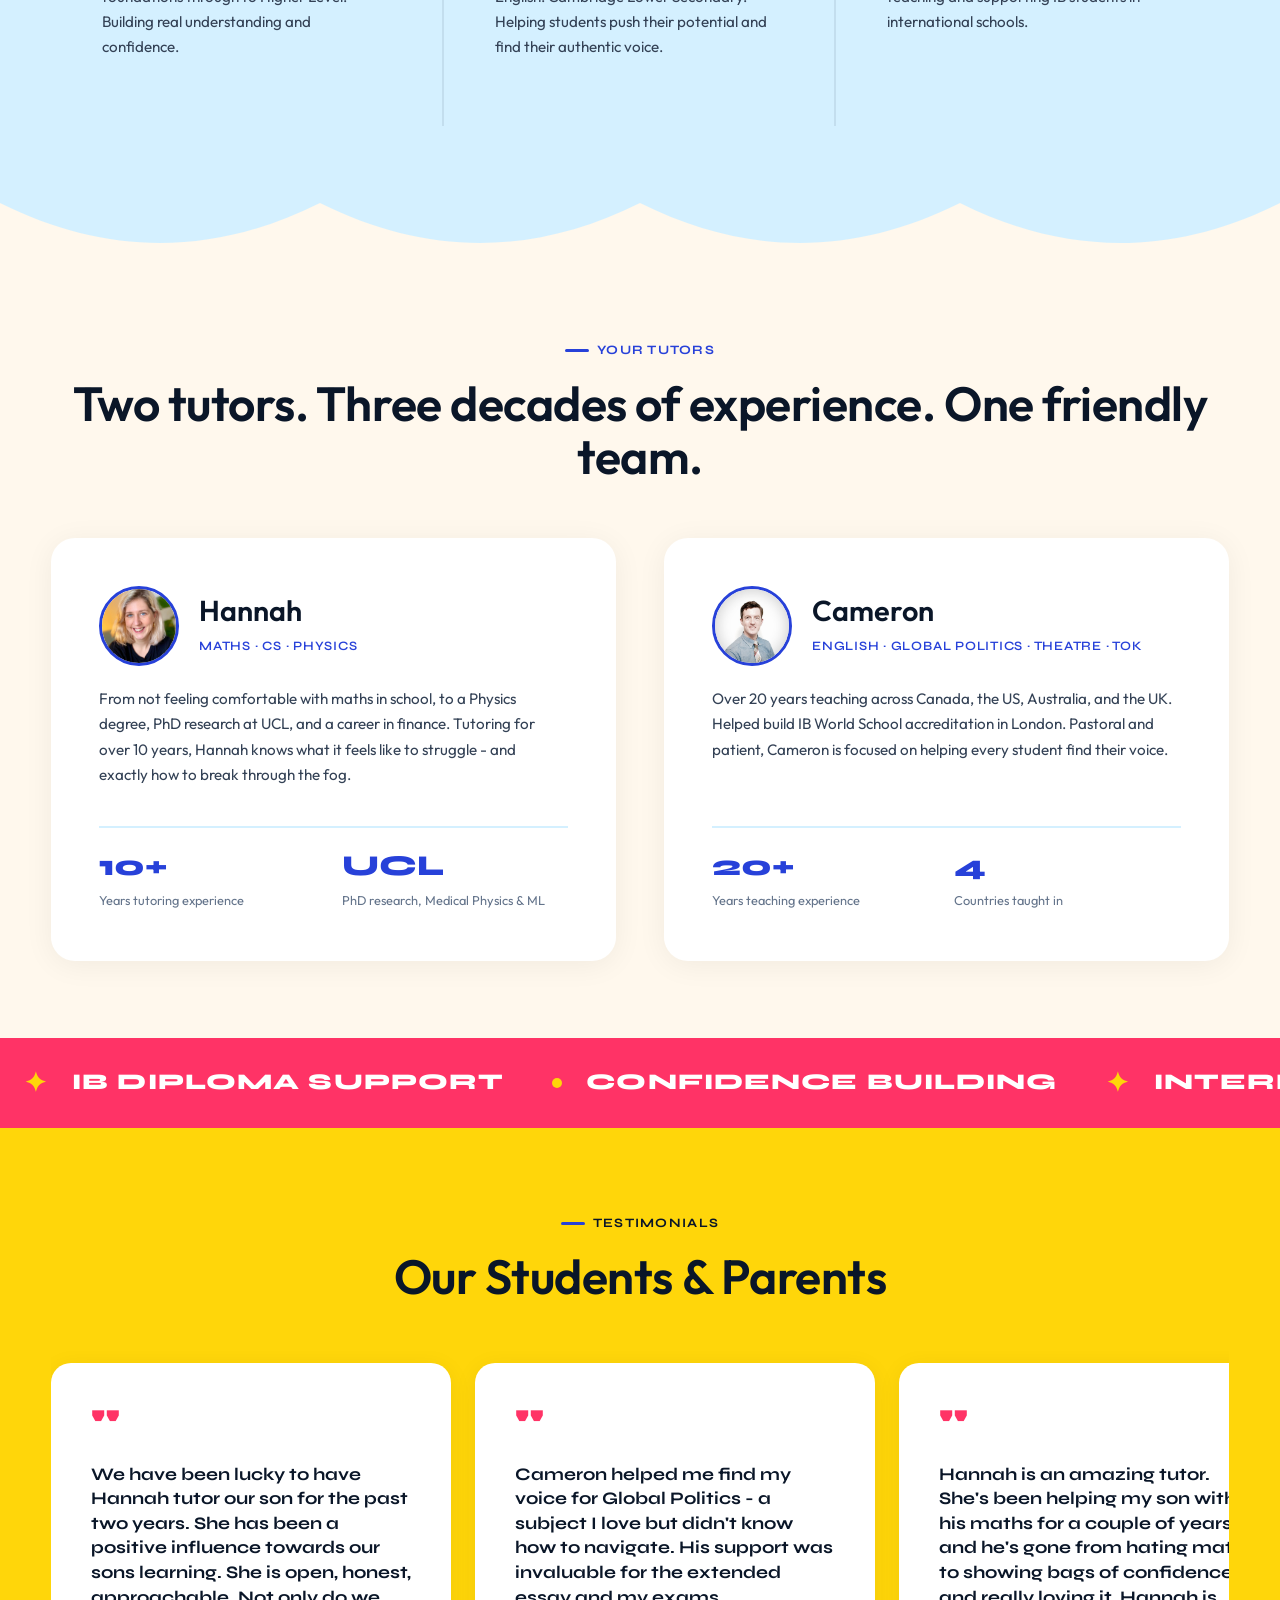
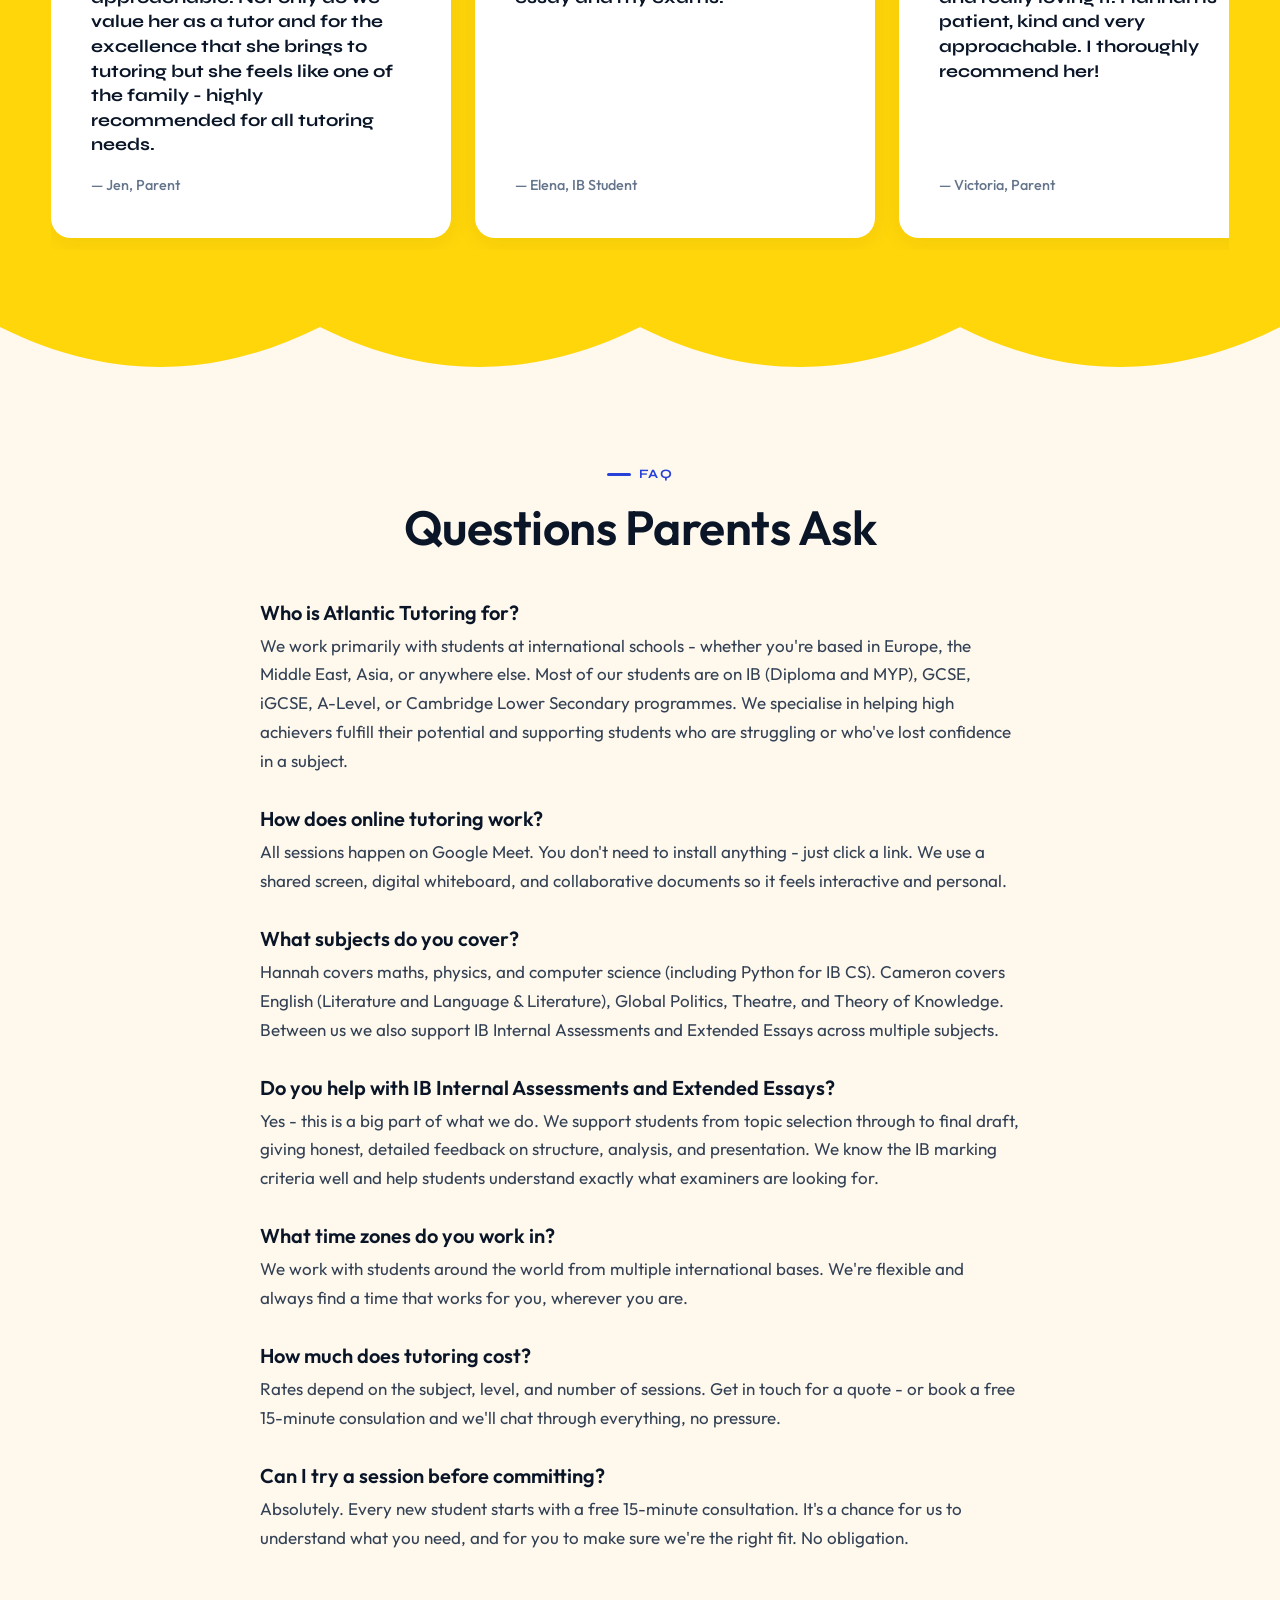
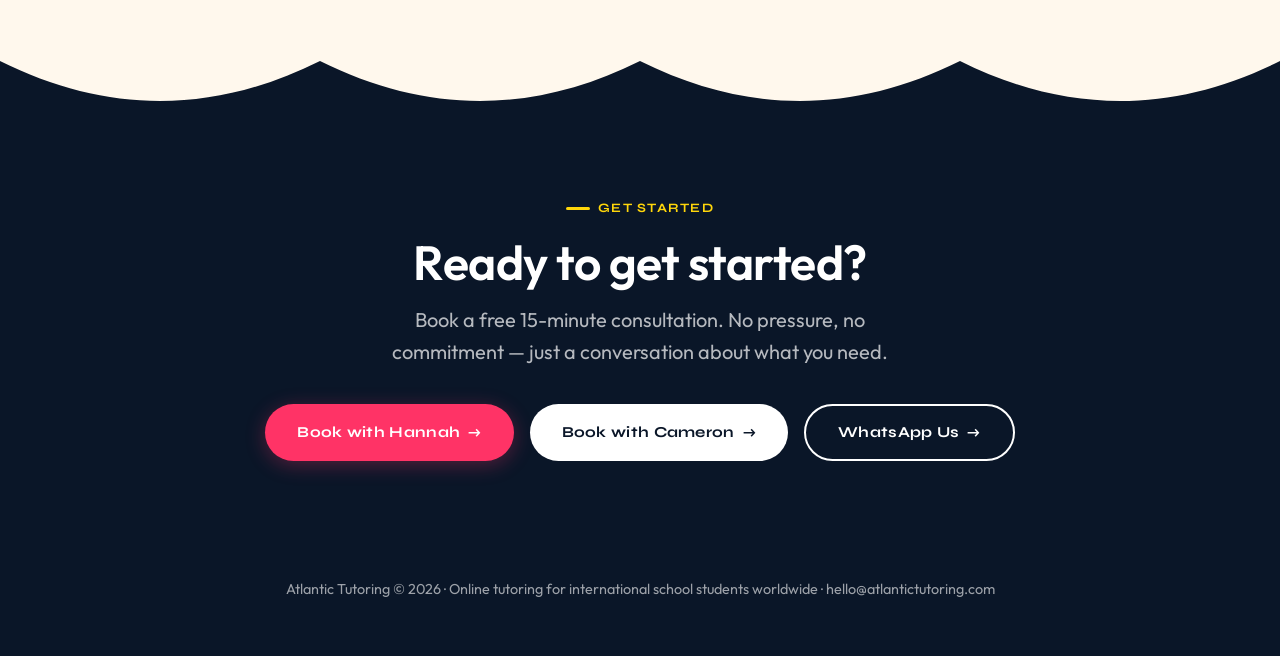
==== commit fc2d1e2d: "Revert brand name to 'Atlantic Tutoring' and update navigation buttons - Remove 'International' from" ====
--- a/index.html
+++ b/index.html
@@ -170,7 +170,7 @@
             <a href="book.html" class="nav-link">Book a Session</a>
             <a href="contact.html" class="nav-link">Contact</a>
             <a href="tools.html" class="nav-link">Tools</a>
-            <a href="book.html" class="btn btn-primary btn-arrow nav-cta">Book Free Call</a>
+            <a href="book.html" class="btn btn-primary btn-arrow nav-cta">Free Consulation</a>
         </div>
     </div>
 </nav>
@@ -469,7 +469,7 @@
             </div>
             <div class="faq-item">
                 <h3>Can I try a session before committing?</h3>
-                <p>Absolutely. Every new student starts with a free 15-minute intro call. It's a chance for us to understand what you need, and for you to make sure we're the right fit. No obligation.</p>
+                <p>Absolutely. Every new student starts with a free 15-minute consultation. It's a chance for us to understand what you need, and for you to make sure we're the right fit. No obligation.</p>
             </div>
         </div>
     </div>
